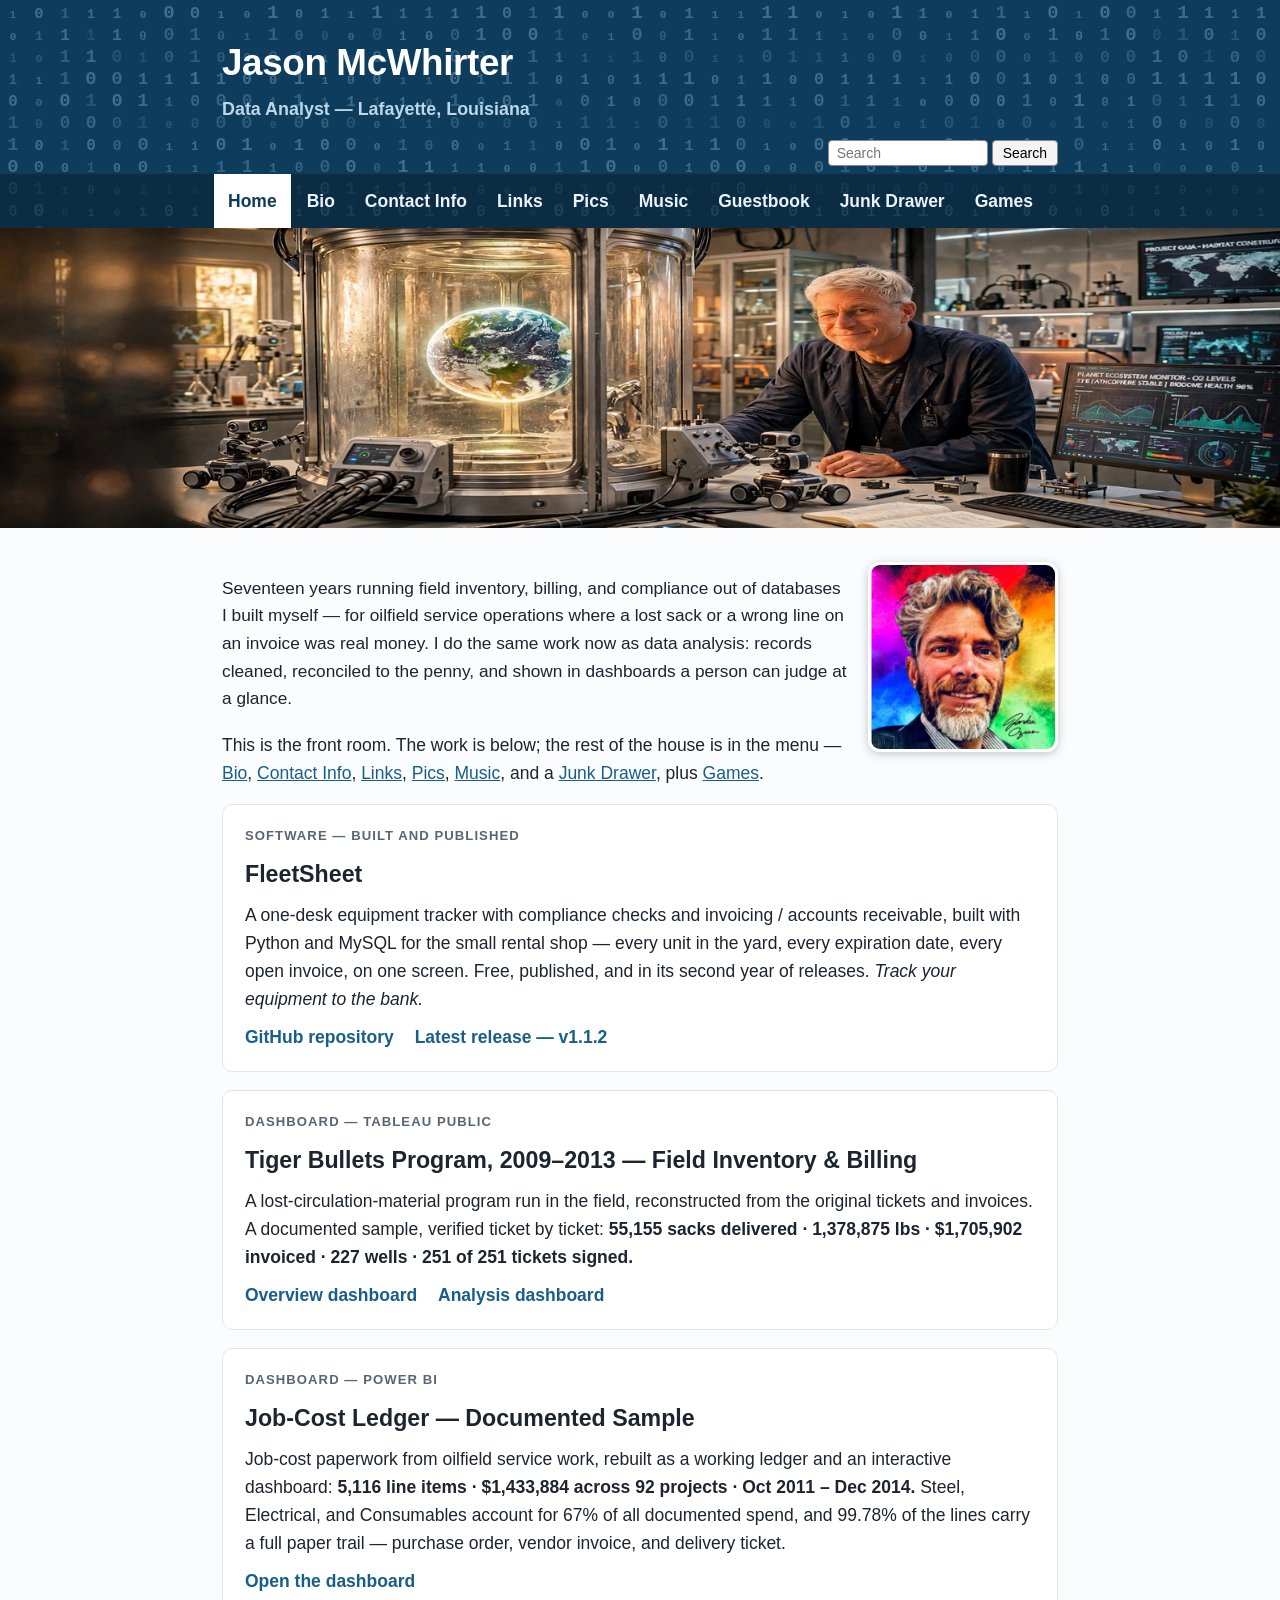
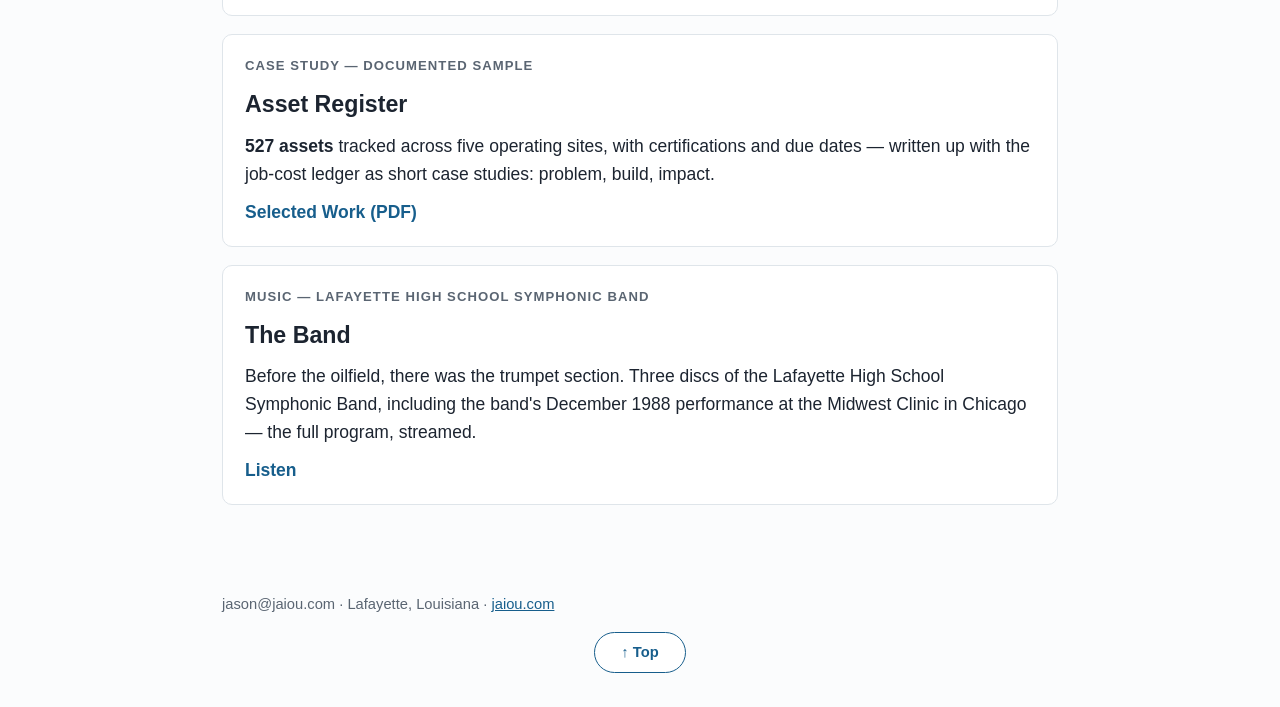
==== index.html @ 8d88e196 "Add Google Tag Manager (GTM-5B77SQ24) to every page head" ====
<!DOCTYPE html>
<html lang="en">
<head>
<script async src="https://www.googletagmanager.com/gtm.js?id=GTM-5B77SQ24"></script>
<script>
  window.dataLayer = window.dataLayer || [];
  function gtag(){dataLayer.push(arguments);}
  gtag('js', new Date());
</script>
<meta charset="utf-8">
<meta name="viewport" content="width=device-width, initial-scale=1">
<link rel="stylesheet" href="style.css?v=20261112-5">
<link rel="icon" href="/favicon.ico" sizes="any">
<link rel="apple-touch-icon" href="/apple-touch-icon.png">
<link rel="manifest" href="/manifest.webmanifest">
<meta name="theme-color" content="#0d3c5c">
<title>Jason McWhirter — Data Analyst · jaiou.com</title>
<meta name="description" content="Jason McWhirter, data analyst in Lafayette, Louisiana. Field inventory, billing, compliance and job-cost records turned into working dashboards.">
</head><body id="top">
<header class="site">
<canvas id="binary" aria-hidden="true"></canvas>
<div class="band"><h1>Jason McWhirter</h1><p class="role">Data Analyst — Lafayette, Louisiana</p></div>
<div class="hsearch"><form action="https://mcwoogle.com/" method="get" target="_blank" rel="noopener" role="search"><input type="text" name="q" placeholder="Search" aria-label="Search"><button type="submit">Search</button></form></div>
<nav class="menu"><div class="in"><a href="index.html" class="here">Home</a><a href="bio.html">Bio</a><a href="contact.html">Contact Info</a><a href="links.html">Links</a><a href="pics.html">Pics</a><a href="music.html">Music</a><a href="guestbook.html">Guestbook</a><a href="junk.html">Junk Drawer</a><a href="games.html">Games</a></div></nav>
</header>
<img class="bannerimg" src="images/linkedin-banner-1584.jpg" alt="Jason in the lab, a holographic Earth turning in its chamber beside him">
<main>
<img class="portrait" src="images/jason-portrait-400.jpg" alt="Portrait of Jason McWhirter">
<p class="big">Seventeen years running field inventory, billing, and compliance out of databases I built myself — for oilfield service operations where a lost sack or a wrong line on an invoice was real money. I do the same work now as data analysis: records cleaned, reconciled to the penny, and shown in dashboards a person can judge at a glance.</p>
<p>This is the front room. The work is below; the rest of the house is in the menu — <a href="bio.html">Bio</a>, <a href="contact.html">Contact Info</a>, <a href="links.html">Links</a>, <a href="pics.html">Pics</a>, <a href="music.html">Music</a>, and a <a href="junk.html">Junk Drawer</a>, plus <a href="games.html">Games</a>.</p>

<div class="card">
<p class="tag">Software — built and published</p>
<h2 style="margin-top:0">FleetSheet</h2>
<p>A one-desk equipment tracker with compliance checks and invoicing / accounts receivable, built with Python and MySQL for the small rental shop — every unit in the yard, every expiration date, every open invoice, on one screen. Free, published, and in its second year of releases. <em>Track your equipment to the bank.</em></p>
<p class="links"><a href="https://github.com/jrmcw-source/FleetSheet" target="_blank" rel="noopener">GitHub repository</a> <a href="https://github.com/jrmcw-source/FleetSheet/releases/tag/v1.1.2" target="_blank" rel="noopener">Latest release — v1.1.2</a></p>
</div>

<div class="card">
<p class="tag">Dashboard — Tableau Public</p>
<h2 style="margin-top:0">Tiger Bullets Program, 2009–2013 — Field Inventory &amp; Billing</h2>
<p>A lost-circulation-material program run in the field, reconstructed from the original tickets and invoices. A documented sample, verified ticket by ticket: <span class="figs">55,155 sacks delivered · 1,378,875 lbs · $1,705,902 invoiced · 227 wells · 251 of 251 tickets signed.</span></p>
<p class="links"><a href="https://public.tableau.com/views/TigerBulletsProgram20092013FieldInventoryBilling/Dashboard1" target="_blank" rel="noopener">Overview dashboard</a> <a href="https://public.tableau.com/app/profile/jason.mcwhirter/viz/TigerBulletsProgram20092013FieldInventoryBilling/Analysis" target="_blank" rel="noopener">Analysis dashboard</a></p>
</div>

<div class="card">
<p class="tag">Dashboard — Power BI</p>
<h2 style="margin-top:0">Job-Cost Ledger — Documented Sample</h2>
<p>Job-cost paperwork from oilfield service work, rebuilt as a working ledger and an interactive dashboard: <span class="figs">5,116 line items · $1,433,884 across 92 projects · Oct 2011 – Dec 2014.</span> Steel, Electrical, and Consumables account for 67% of all documented spend, and 99.78% of the lines carry a full paper trail — purchase order, vendor invoice, and delivery ticket.</p>
<p class="links"><a href="https://app.powerbi.com/view?r=eyJrIjoiODc4ZWFhNzItMWY3NC00MjNiLTk2NjgtYmM5NDE4N2ZiNmEyIiwidCI6IjU4YTI5Mjg4LTg1YmMtNGViZC1hMDJkLTRkYmE5N2IzYjc4YiJ9" target="_blank" rel="noopener">Open the dashboard</a></p>
</div>

<div class="card">
<p class="tag">Case study — documented sample</p>
<h2 style="margin-top:0">Asset Register</h2>
<p><span class="figs">527 assets</span> tracked across five operating sites, with certifications and due dates — written up with the job-cost ledger as short case studies: problem, build, impact.</p>
<p class="links"><a href="https://github.com/jrmcw-source/jrmcw-source/blob/main/Selected-Work.pdf" target="_blank" rel="noopener">Selected Work (PDF)</a></p>
</div>
<div class="card">
<p class="tag">Music — Lafayette High School Symphonic Band</p>
<h2 style="margin-top:0">The Band</h2>
<p>Before the oilfield, there was the trumpet section. Three discs of the Lafayette High School Symphonic Band, including the band's December 1988 performance at the Midwest Clinic in Chicago — the full program, streamed.</p>
<p class="links"><a href="music.html">Listen</a></p>
</div>
</main>
<footer><p>jason@jaiou.com · Lafayette, Louisiana · <a href="index.html">jaiou.com</a></p><p class="topwrap"><a class="totop" href="#top">↑ Top</a></p></footer>
<script src="binary.js"></script>
</body>
</html>
---- style.css ----
/* jaiou.com site styles.
   Rebuilt 2026-11-12, phone-first: the base below is the phone design,
   and min-width layers widen it into the desktop presentation.
   Same palette, same classes, one site for every screen. */
:root { --ink:#1c2430; --mut:#5a6572; --line:#dfe5ea; --acc:#175e8c; --acc2:#0d3c5c; --bg:#fbfcfd; --card:#ffffff; }
* { box-sizing: border-box; }
html { -webkit-text-size-adjust: 100%; }
body { margin:0; font-family: -apple-system, "Segoe UI", Roboto, Helvetica, Arial, sans-serif; color:var(--ink); background:var(--bg); line-height:1.6; font-size:17.5px; }
a { color: var(--acc); }
img { max-width: 100%; }

/* Header, search, menu */
header.site { position:relative; background:var(--acc2); color:#fff; overflow:hidden; }
header.site .band { position:relative; max-width:880px; margin:0 auto; padding:22px 16px 14px; z-index:2; }
header.site canvas#binary { position:absolute; inset:0; width:100%; height:100%; z-index:1; opacity:.5; }
header.site h1 { margin:0 0 2px; font-size:1.85rem; letter-spacing:-0.01em; }
header.site .role { margin:0; font-size:1.02rem; font-weight:600; color:#bcd7ea; }
.hsearch { position:relative; z-index:2; max-width:880px; margin:0 auto; padding:0 16px 12px; }
.hsearch form { display:flex; gap:6px; }
.hsearch input { flex:1; min-width:0; font-size:16px; padding:8px 10px; border:1px solid #888; border-radius:4px; }
.hsearch button { font-size:16px; padding:8px 14px; border:1px solid #888; border-radius:4px; background:#f4f4f4; cursor:pointer; }
nav.menu { position:relative; z-index:2; background:rgba(10,32,48,.55); }
nav.menu .in { max-width:880px; margin:0 auto; padding:0 6px; display:flex; flex-wrap:wrap; gap:2px; }
nav.menu a { color:#eaf3f9; text-decoration:none; font-weight:600; padding:11px 10px; display:block; }
nav.menu a:hover { background:rgba(255,255,255,.12); }
nav.menu a.here { background:#fff; color:var(--acc2); }
.bannerimg { display:block; width:100%; max-height:300px; object-fit:cover; }
@media (min-width: 761px) {
  header.site .band { padding:34px 22px 26px; }
  header.site h1 { font-size:2.3rem; }
  header.site .role { font-size:1.12rem; }
  .hsearch { margin:-12px auto 8px; padding:0 22px; text-align:right; }
  .hsearch form { display:block; }
  .hsearch input { width:160px; font-size:14px; padding:4px 8px; }
  .hsearch button { font-size:14px; padding:4px 10px; margin-left:4px; }
  nav.menu .in { padding:0 14px; }
  nav.menu a { padding:13px 14px; }
}
@media (prefers-reduced-motion: reduce) { header.site canvas#binary { display:none; } }

/* Content frame */
main { max-width:880px; margin:0 auto; padding:22px 16px 44px; }
h2 { font-size:1.45rem; margin:26px 0 8px; }
h2:first-child { margin-top:0; }
.tag { font-size:.82rem; font-weight:700; letter-spacing:.08em; text-transform:uppercase; color:var(--mut); margin:0 0 6px; }
.card { background:var(--card); border:1px solid var(--line); border-radius:10px; padding:16px; margin:0 0 18px; }
.card p { margin:0 0 10px; } .card p:last-child { margin-bottom:0; }
.figs { font-weight:600; }
.links a { margin-right:16px; white-space:nowrap; font-weight:600; text-decoration:none; }
.links a:hover { text-decoration:underline; }
.portrait { display:block; float:none; width:168px; height:168px; object-fit:cover; border-radius:12px; margin:0 auto 14px; border:3px solid #fff; box-shadow:0 2px 10px rgba(20,40,60,.25); }
.heropic { width:100%; border-radius:10px; display:block; margin:0 0 8px; }
figure { margin:0 0 22px; } figcaption { color:var(--mut); font-size:.95rem; margin-top:6px; }
.slot { border:2px dashed var(--line); border-radius:10px; padding:34px 20px; text-align:center; color:var(--mut); background:#fff; }
dl.backr { margin:0; } dl.backr dt { font-weight:700; margin-top:14px; } dl.backr dd { margin:2px 0 0 0; color:var(--ink); }
footer { max-width:880px; margin:0 auto; padding:0 16px 30px; color:var(--mut); font-size:.92rem; }
.big { font-size:1.08rem; }
.pron { font-size:1.05rem; }
@media (min-width: 561px) {
  .portrait { float:right; width:190px; height:190px; margin:4px 0 14px 20px; }
}
@media (min-width: 761px) {
  main { padding:30px 22px 56px; }
  .card { padding:20px 22px; }
  footer { padding:0 22px 34px; }
}

/* Top button at the foot of every page — added 2026-11-10. */
.topwrap { text-align:center; margin:14px 0 0; }
.totop { display:inline-block; padding:8px 26px; border:1px solid var(--acc); border-radius:999px; color:var(--acc); background:#fff; font-weight:600; text-decoration:none; }
.totop:hover { background:var(--acc); color:#fff; }

/* Music page tracks */
.track { border-top:1px solid var(--line); padding:12px 0 14px; }
.track .t { font-weight:600; }
.track .c { color:var(--mut); }
.track .d { color:var(--mut); font-variant-numeric:tabular-nums; }
.track audio { width:100%; margin-top:6px; }

/* Guestbook board (added with the Cloudflare guestbook build, 2026-11-10). */
.gb-form label { font-weight: 600; }
.gb-form input[type="text"], .gb-form input[type="email"], .gb-form textarea { width: 100%; box-sizing: border-box; font: inherit; font-weight: 400; padding: 8px 10px; margin-top: 4px; border: 1px solid var(--line); border-radius: 8px; background: #fff; color: var(--ink); }
.gb-opt { font-weight: 400; color: var(--mut); font-size: .92rem; }
.gb-submit { font: inherit; font-weight: 600; padding: 9px 26px; border: 1px solid var(--acc); border-radius: 999px; color: #fff; background: var(--acc); cursor: pointer; }
.gb-submit:hover { background: var(--acc2); }
.gb-trap { position: absolute; left: -9999px; width: 1px; height: 1px; overflow: hidden; }
.gb-note { color: var(--acc2); min-height: 1.2em; }
.gb-post { border-top: 1px solid var(--line); padding: 12px 0 14px; }
.gb-head { margin: 0 0 4px; }
.gb-when { color: var(--mut); }
.gb-msg { margin: 0; white-space: pre-wrap; overflow-wrap: break-word; }
.gb-badge { margin: 4px 0; display: flex; align-items: center; gap: 10px; color: var(--acc2); font-weight: 600; }
.gb-badgeimg { height: 46px; width: 46px; }
.gb-empty { color: var(--mut); }
.gb-ownerline { margin-top: 16px; }
.gb-minibtn, .gb-tools button, #gb-ownertools button { font: inherit; font-size: .88rem; padding: 6px 12px; margin-right: 8px; border: 1px solid var(--line); border-radius: 999px; background: #fff; color: var(--mut); cursor: pointer; }
.gb-tools { margin: 8px 0 0; }
.gb-keyin { font: inherit; font-size: 16px; padding: 6px 10px; margin-right: 8px; border: 1px solid var(--line); border-radius: 999px; }
/* Compact entry form (Jason, 2026-11-10): labels only, tight rows. */
.gb-form p { margin: .45rem 0; }
.gb-form input[type="text"], .gb-form input[type="email"], .gb-form textarea { padding: .45rem .6rem; }
/* One-row short fields + tighter guestbook card (Jason, 2026-11-11). */
.gb-row { display: grid; grid-template-columns: 1fr; gap: .6rem; }
.gb-row p { margin: .35rem 0; }
@media (min-width: 561px) { .gb-row { grid-template-columns: 1fr 1fr 1fr; } .gb-row p { margin: 0; } }
.card:has(> #gb) { padding: 16px 18px; }
/* Threaded replies + opening-posts rail (2026-11-11). */
.gb-replying { font-weight: 600; margin: .2rem 0 .45rem; }
.gb-layout { display: grid; grid-template-columns: 1fr; gap: 1.2rem; align-items: start; }
.gb-side { border: 1px solid var(--line); border-radius: 10px; padding: 10px 12px; position: static; order: -1; }
.gb-sidetag { font-weight: 600; margin: 0 0 4px; }
.gb-idxitem { display: block; width: 100%; text-align: left; font: inherit; background: none; border: none; border-top: 1px solid var(--line); padding: 9px 2px; cursor: pointer; color: var(--ink); }
.gb-idxwho { font-weight: 600; }
.gb-idxwhen { color: var(--mut); }
.gb-idxex { display: block; color: var(--mut); font-size: .9rem; margin-top: 2px; }
.gb-kids { margin-left: 8px; border-left: 2px solid var(--line); padding-left: 9px; }
.gb-post { scroll-margin-top: 14px; }
.gb-flash { background: #fdf6d8; transition: background 1.4s ease; }
@media (min-width: 761px) {
  .gb-layout { grid-template-columns: minmax(0, 1fr) 250px; }
  .gb-side { position: sticky; top: 12px; order: 0; }
  .gb-kids { margin-left: 14px; padding-left: 12px; }
}

/* Fishing game + games shelf (2026-11-11). */
#fish-scene { width: 100%; height: auto; display: block; border-radius: 8px; }
.fish-status { font-weight: 600; min-height: 1.5em; margin: 12px 0 8px; }
.fish-btn { font: inherit; font-size: 1.15rem; font-weight: 700; padding: 12px 34px; border: 1px solid var(--acc); border-radius: 999px; color: #fff; background: var(--acc); cursor: pointer; }
.fish-btn:hover { background: var(--acc2); }
.fish-result { margin-top: 14px; border-top: 1px solid var(--line); padding-top: 12px; }
.fish-catchname { font-size: 1.35rem; font-weight: 700; margin: 0 0 2px; }
.fish-catchline { margin: 0; color: var(--mut); }
.fish-prize { margin-top: 16px; border: 2px solid #e8c64b; border-radius: 10px; padding: 14px 16px; display: flex; flex-direction: column; text-align: center; gap: 16px; align-items: center; background: #fffdf2; }
.fish-prizebadge { width: 120px; height: 120px; flex: none; }
.fish-prizewin { margin: 0 0 4px; font-size: 1.08rem; }
.fish-code { margin: 0 0 4px; font-size: 1.05rem; }
.fish-prizehow { margin: 0; color: var(--mut); }
.fish-layout { display: grid; grid-template-columns: 1fr; gap: 18px; align-items: start; }
.fish-layout .card { margin: 0; }
.fish-stats { font-weight: 600; }
.fish-log { margin: 6px 0 0; padding-left: 20px; }
.fish-log li { margin: 2px 0; }
.game-card { display: flex; flex-direction: column; text-align: center; gap: 18px; align-items: center; }
.game-badge { width: 110px; height: 110px; flex: none; display: block; }
.game-card > a { flex: none; }
.gb-photo { max-width: 100%; height: auto; display: block; margin-top: 8px; border: 1px solid var(--line); border-radius: 10px; }
.gb-thumb { max-height: 90px; width: auto; border: 1px solid var(--line); border-radius: 8px; }
@media (min-width: 561px) {
  .game-card { flex-direction: row; text-align: left; }
  .fish-btn { padding: 12px 42px; }
}
@media (min-width: 761px) {
  .fish-prize { flex-direction: row; text-align: left; }
  .fish-layout { grid-template-columns: minmax(0, 1fr) minmax(0, 1fr); }
}

/* A hidden panel stays hidden, even when its class sets a display (2026-11-11). */
[hidden] { display: none !important; }

/* Badge board (2026-11-11). */
.bb-row { display: flex; align-items: center; gap: 12px; padding: 8px 0; border-top: 1px solid var(--line); }
.bb-row:first-child { border-top: none; padding-top: 2px; }
.bb-img { width: 38px; height: 38px; flex: none; }

/* Central badge leaders (Games page) — added 2026-11-12. */
.bl-row { display: flex; align-items: center; gap: 12px; padding: 8px 0; border-top: 1px solid var(--line); }
.bl-row:first-child { border-top: none; padding-top: 2px; }
.bl-rank { font-weight: 700; color: var(--acc2); min-width: 1.4em; text-align: center; }
.bl-who { flex: 1; min-width: 0; }
.bl-icons { display: flex; gap: 4px; flex-wrap: wrap; justify-content: flex-end; }
.bl-icons img { width: 30px; height: 30px; }

/* Fishing leaderboard (2026-11-11). */
.lb-row { display: flex; justify-content: space-between; gap: 12px; padding: 7px 0; border-top: 1px solid var(--line); }
.lb-right { color: var(--mut); font-size: .92em; text-align: right; }
.board-name-label { display: block; font-weight: 600; margin-bottom: 5px; }
.board-name-input { width: 100%; max-width: 320px; padding: 9px 10px; border: 1px solid var(--line); border-radius: 8px; font: inherit; background: #fff; margin-bottom: 10px; }
.board-bass-row { margin: 2px 0 8px; }
.board-note { color: var(--mut); font-size: .9em; margin: 10px 0 0; }

/* Reversi (reversi.html) */
.rev-levels { display: flex; gap: 8px; flex-wrap: wrap; margin-bottom: 12px; }
.rev-level, .rev-new { padding: 9px 18px; border-radius: 8px; border: 1px solid var(--line); background: #fff; font: inherit; cursor: pointer; }
.rev-level.rev-on { background: #1f3050; color: #fdfcf8; border-color: #1f3050; font-weight: 700; }
.rev-score { text-align: center; font-size: 1.05rem; margin: 4px 0 12px; }
.rev-dot { display: inline-block; width: 12px; height: 12px; border-radius: 50%; vertical-align: -1px; }
.rev-dot.rev-black { background: #23272e; }
.rev-dot.rev-white { background: #fdfcf8; border: 1px solid var(--line); }
.rev-board { display: grid; grid-template-columns: repeat(8, 1fr); gap: 3px; background: #1d5c38; padding: 6px; border-radius: 10px; max-width: 460px; margin: 0 auto; }
.rev-sq { aspect-ratio: 1; background: #2e7d4f; border: none; border-radius: 4px; display: grid; place-items: center; padding: 0; cursor: default; }
.rev-sq.rev-legal { cursor: pointer; }
.rev-sq.rev-last { outline: 2px solid #e8c64b; outline-offset: -2px; }
.rev-disc { width: 78%; height: 78%; border-radius: 50%; display: block; }
.rev-disc.rev-b { background: #23272e; box-shadow: inset 0 -3px 6px rgba(0,0,0,.55), 0 1px 2px rgba(0,0,0,.4); }
.rev-disc.rev-w { background: #fdfcf8; box-shadow: inset 0 -3px 6px rgba(0,0,0,.18), 0 1px 2px rgba(0,0,0,.4); }
.rev-dotmove { width: 22%; height: 22%; border-radius: 50%; background: rgba(253,252,248,.45); display: block; }
.rev-status { text-align: center; min-height: 1.5em; margin: 12px 0 4px; }
.rev-result { border-top: 1px solid var(--line); margin-top: 14px; padding-top: 12px; }
.rev-resultline { font-size: 1.12rem; font-weight: 700; margin: 0 0 4px; }
.rev-resultnote { color: var(--mut); margin: 0; }
.rev-standings { margin: 6px 0 0; padding-left: 22px; }
.rev-standings li { padding: 6px 0; border-top: 1px solid var(--line); }
.rev-standings li.rev-empty { list-style: none; margin-left: -22px; color: var(--mut); border-top: none; }
.rev-biggest { margin: 10px 0 0; }
.rev-prize { margin-top: 16px; border: 2px solid #e8c64b; border-radius: 10px; padding: 14px 16px; display: flex; flex-direction: column; text-align: center; gap: 16px; align-items: center; background: #fffdf2; }
.rev-code { font-weight: 700; letter-spacing: 1px; font-size: 1.08rem; margin: 8px 0 0; }
.rev-fineprint { color: var(--mut); font-size: .9em; margin: 12px 0 0; }
.rev-legal { color: var(--mut); font-size: .85em; }
@media (min-width: 761px) { .rev-prize { flex-direction: row; text-align: left; } }

/* Share cards on the game result panels — added 2026-11-12. */
.share-row { display: flex; gap: 10px; margin-top: 12px; flex-wrap: wrap; }
.share-btn { font: inherit; font-size: .92rem; padding: 8px 16px; border: 1px solid var(--line); border-radius: 999px; background: #fff; color: var(--ink, #222); cursor: pointer; }
.share-btn:hover { border-color: var(--acc); }

/* Blanco checklist — added 2026-11-12. */
.check-count { font-weight: 600; margin: 4px 0 6px; }
.check-row { display: flex; justify-content: space-between; gap: 12px; padding: 5px 0; border-top: 1px solid var(--line); }
.check-row.check-miss { color: var(--mut); }
.check-mark { color: var(--acc); font-weight: 700; }
.check-miss .check-mark { color: var(--mut); }

/* Board season toggles (This month / All time) — added 2026-11-12. */
.board-seasons { display: flex; gap: 8px; margin: 10px 0 4px; }
.board-season { font: inherit; font-size: .92rem; padding: 9px 14px; border: 1px solid var(--line); border-radius: 999px; background: #fff; cursor: pointer; }
.board-season.board-season-on { background: #1f3050; color: #fdfcf8; border-color: #1f3050; font-weight: 700; }

/* This week on the porch — added 2026-11-12. */
.gb-week { font-size: 1.05rem; margin: 2px 0 12px; }
.gb-week span { font-weight: 600; }

/* The Domain Hunt — added 2026-11-12. */
.hunt-tryrow { display: flex; gap: 10px; align-items: center; flex-wrap: wrap; margin-top: 12px; }
.hunt-input { letter-spacing: 2px; width: 190px; }
.hunt-tld { font-weight: 700; font-size: 1.05rem; }
.hunt-btn { font-size: 1rem; padding: 9px 28px; }

/* The Top Three — added 2026-11-12. */
.tt-entry { margin: 0 0 22px; }
.tt-frame { position: relative; padding-top: 56.25%; }
.tt-frame iframe { position: absolute; inset: 0; width: 100%; height: 100%; border: 0; border-radius: 8px; }
.tt-title { font-weight: 700; margin: 8px 0 2px; }
.tt-channel { color: #756d5c; margin: 0 0 8px; }
.tt-btn { font-size: 1rem; padding: 8px 24px; }
.tt-none { margin: 2px 0 6px; }
.tt-stand-row { display: flex; align-items: center; gap: 10px; margin: 7px 0; flex-wrap: wrap; }
.tt-stand-label { flex: 1 0 100%; font-size: 0.92rem; }
.tt-bar { flex: 1; height: 10px; background: #eee5cf; border-radius: 5px; overflow: hidden; }
.tt-bar i { display: block; height: 100%; background: #1f3050; }
.tt-count { flex: 0 0 76px; text-align: right; font-size: 0.9rem; color: #756d5c; }
.tt-week-row { display: flex; gap: 12px; align-items: center; margin: 10px 0; }
.tt-week-row img { width: 96px; height: auto; border-radius: 6px; }
.tt-week-day { font-weight: 700; margin: 0; }
.tt-week-title { margin: 2px 0 0; }
@media (min-width: 761px) {
  .tt-stand-row { flex-wrap: nowrap; }
  .tt-stand-label { flex: 0 0 34%; }
}
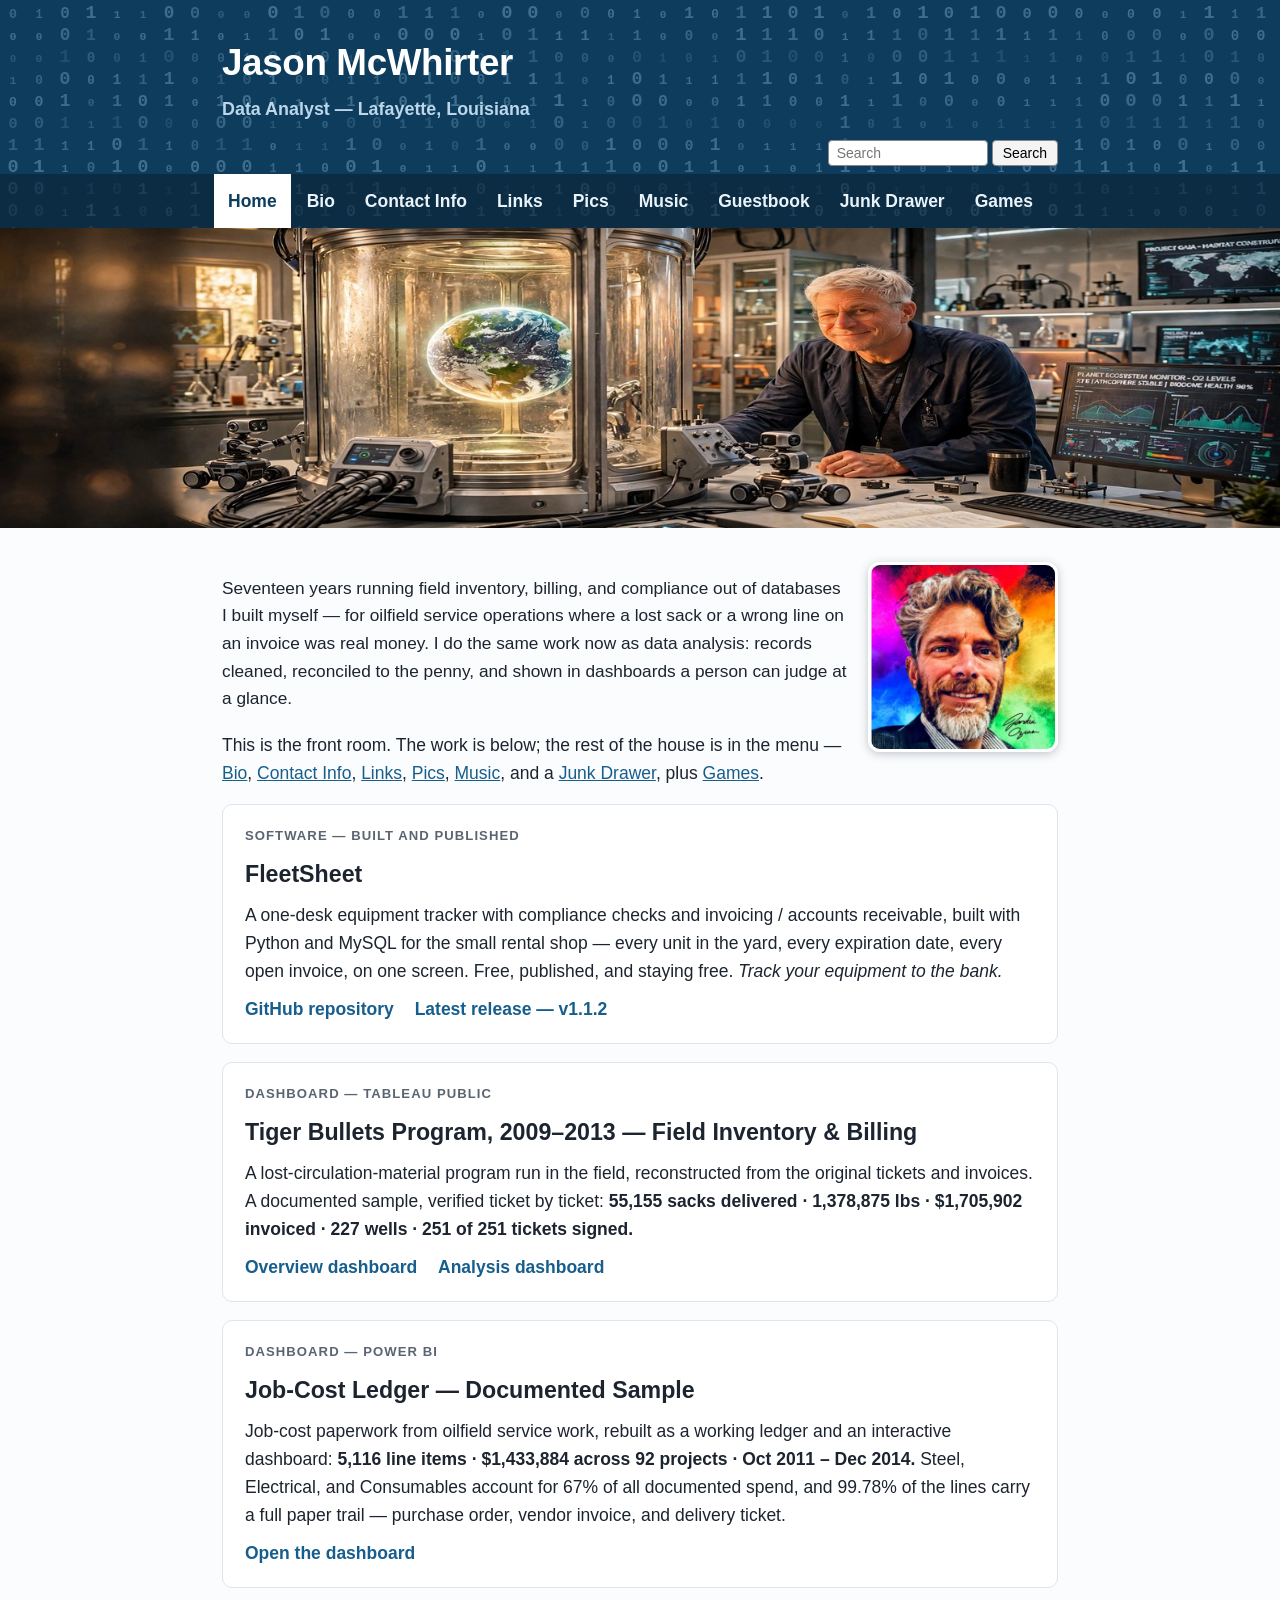
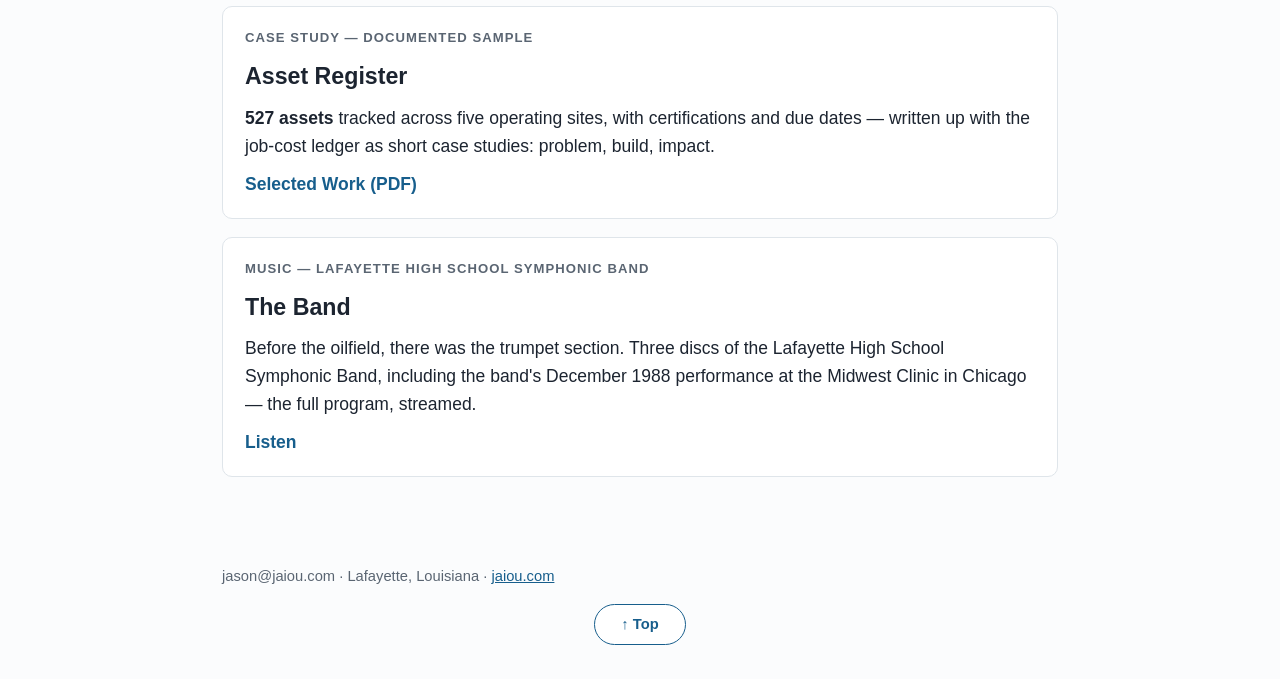
==== commit 473b8513: "FleetSheet card: drop the second-year line - free, published, and staying free" ====
--- a/index.html
+++ b/index.html
@@ -32,7 +32,7 @@
 <div class="card">
 <p class="tag">Software — built and published</p>
 <h2 style="margin-top:0">FleetSheet</h2>
-<p>A one-desk equipment tracker with compliance checks and invoicing / accounts receivable, built with Python and MySQL for the small rental shop — every unit in the yard, every expiration date, every open invoice, on one screen. Free, published, and in its second year of releases. <em>Track your equipment to the bank.</em></p>
+<p>A one-desk equipment tracker with compliance checks and invoicing / accounts receivable, built with Python and MySQL for the small rental shop — every unit in the yard, every expiration date, every open invoice, on one screen. Free, published, and staying free. <em>Track your equipment to the bank.</em></p>
 <p class="links"><a href="https://github.com/jrmcw-source/FleetSheet" target="_blank" rel="noopener">GitHub repository</a> <a href="https://github.com/jrmcw-source/FleetSheet/releases/tag/v1.1.2" target="_blank" rel="noopener">Latest release — v1.1.2</a></p>
 </div>
 
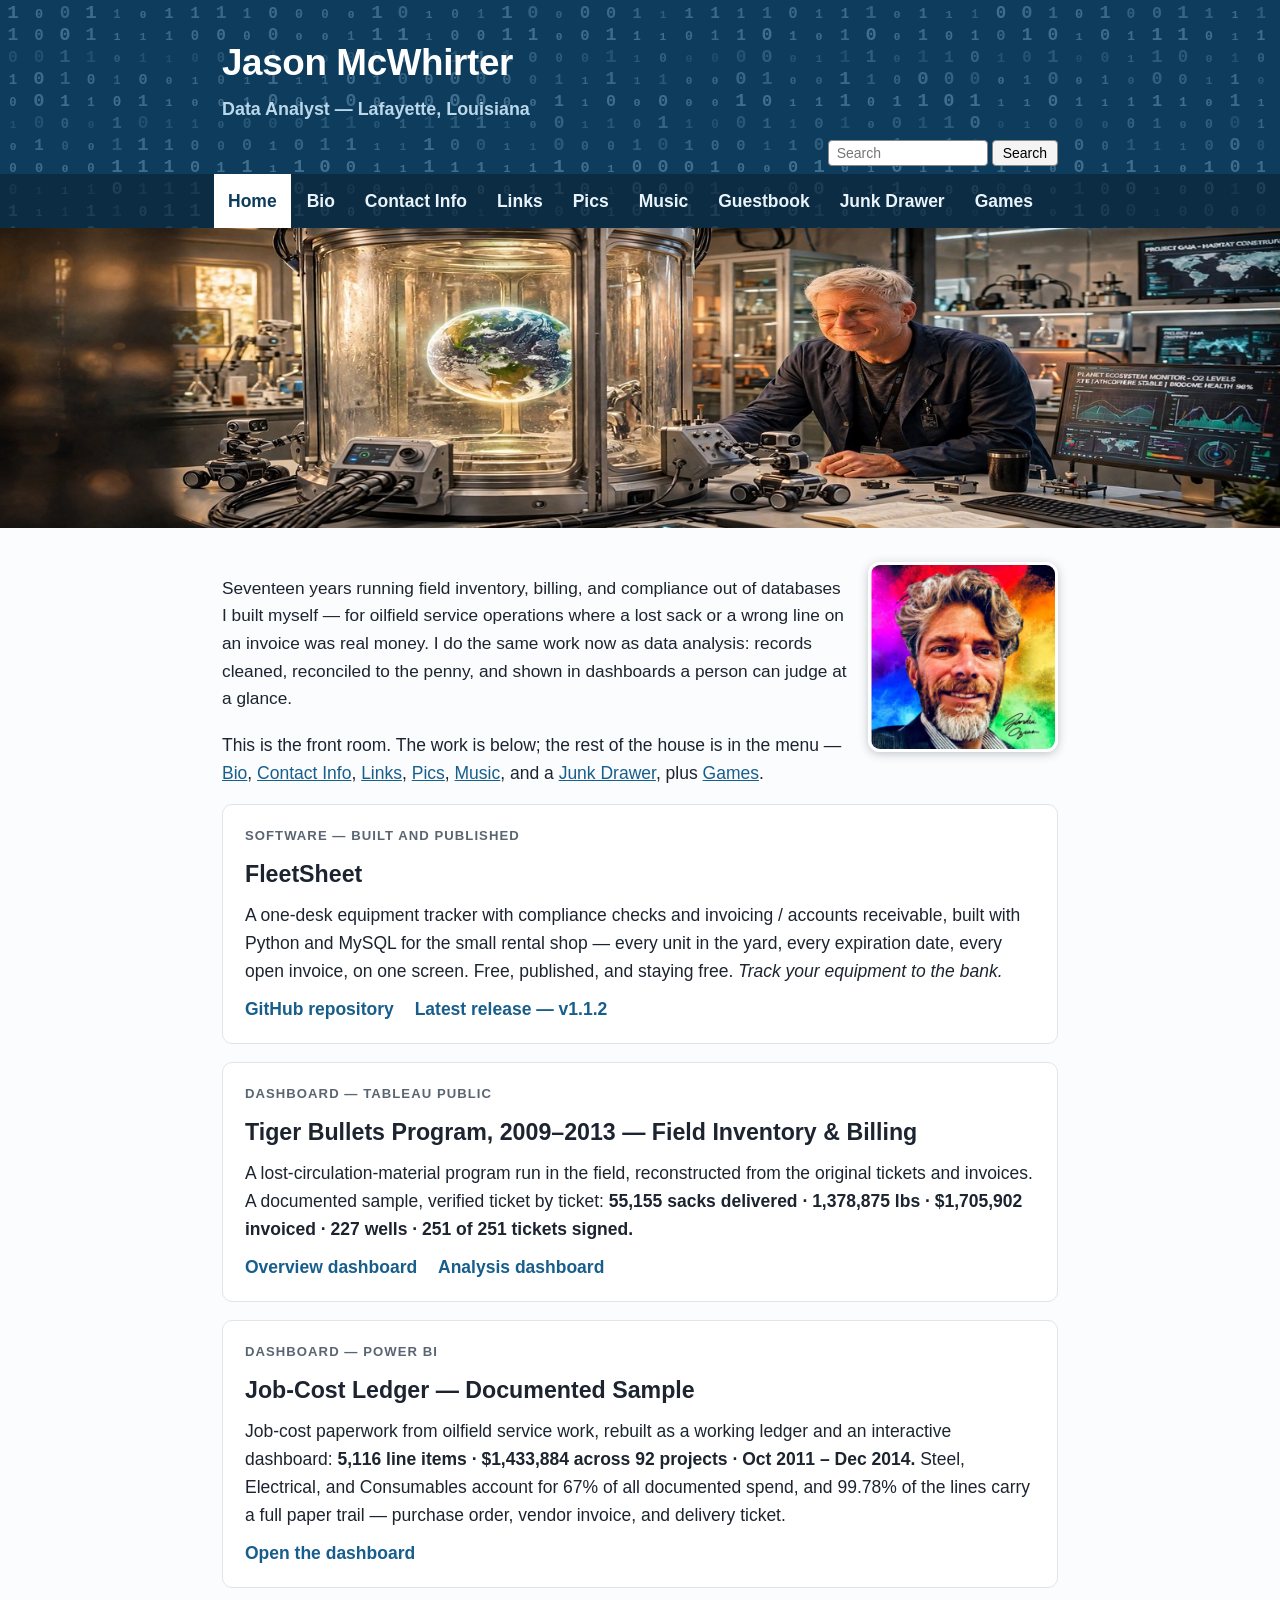
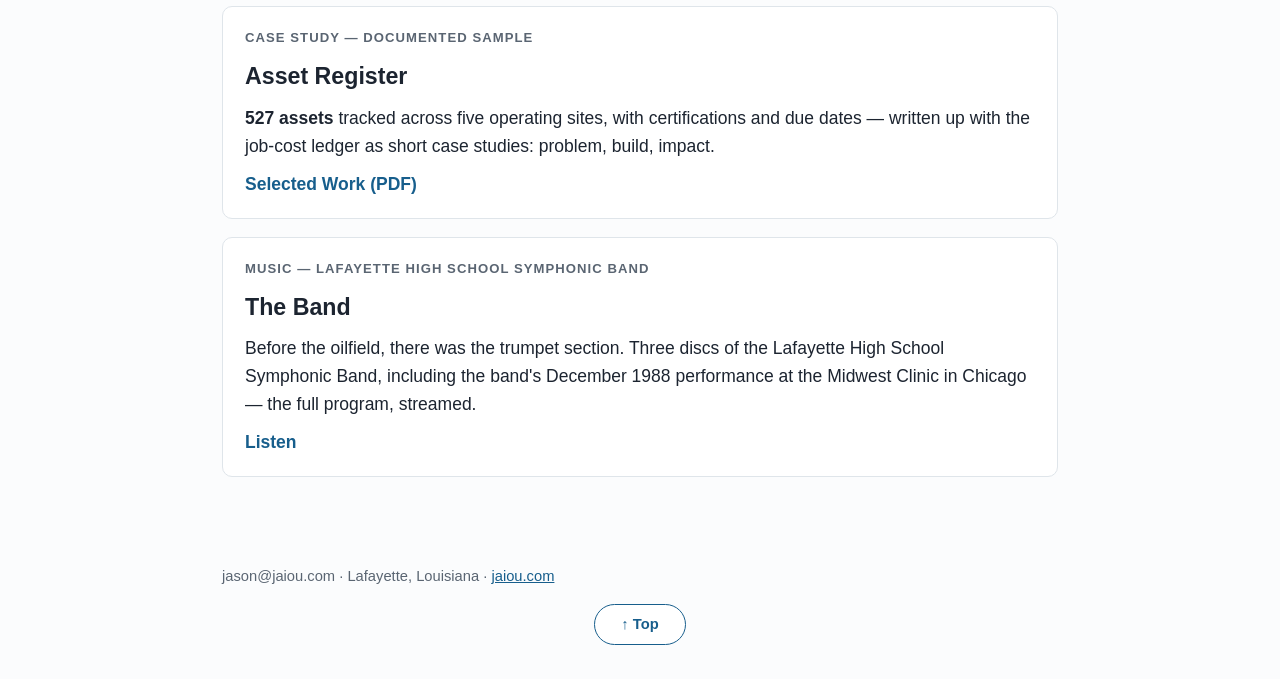
==== commit 8e7a1706: "Home banner: rotating planet videos" ====
--- a/index.html
+++ b/index.html
@@ -23,7 +23,10 @@
 <div class="hsearch"><form action="https://mcwoogle.com/" method="get" target="_blank" rel="noopener" role="search"><input type="text" name="q" placeholder="Search" aria-label="Search"><button type="submit">Search</button></form></div>
 <nav class="menu"><div class="in"><a href="index.html" class="here">Home</a><a href="bio.html">Bio</a><a href="contact.html">Contact Info</a><a href="links.html">Links</a><a href="pics.html">Pics</a><a href="music.html">Music</a><a href="guestbook.html">Guestbook</a><a href="junk.html">Junk Drawer</a><a href="games.html">Games</a></div></nav>
 </header>
-<img class="bannerimg" src="images/linkedin-banner-1584.jpg" alt="Jason in the lab, a holographic Earth turning in its chamber beside him">
+<video class="bannerimg" id="bannerVid" autoplay muted playsinline poster="images/linkedin-banner-1584.jpg" src="images/lab-banner-rotate.mp4" role="img" aria-label="Jason in the lab, a holographic Earth turning in its chamber beside him"></video>
+<script>
+(function(){var v=document.getElementById('bannerVid');var clips=['images/lab-banner-rotate.mp4','images/lab-banner-weather.mp4'];var i=0;v.addEventListener('ended',function(){i=(i+1)%clips.length;v.src=clips[i];v.play();});})();
+</script>
 <main>
 <img class="portrait" src="images/jason-portrait-400.jpg" alt="Portrait of Jason McWhirter">
 <p class="big">Seventeen years running field inventory, billing, and compliance out of databases I built myself — for oilfield service operations where a lost sack or a wrong line on an invoice was real money. I do the same work now as data analysis: records cleaned, reconciled to the penny, and shown in dashboards a person can judge at a glance.</p>
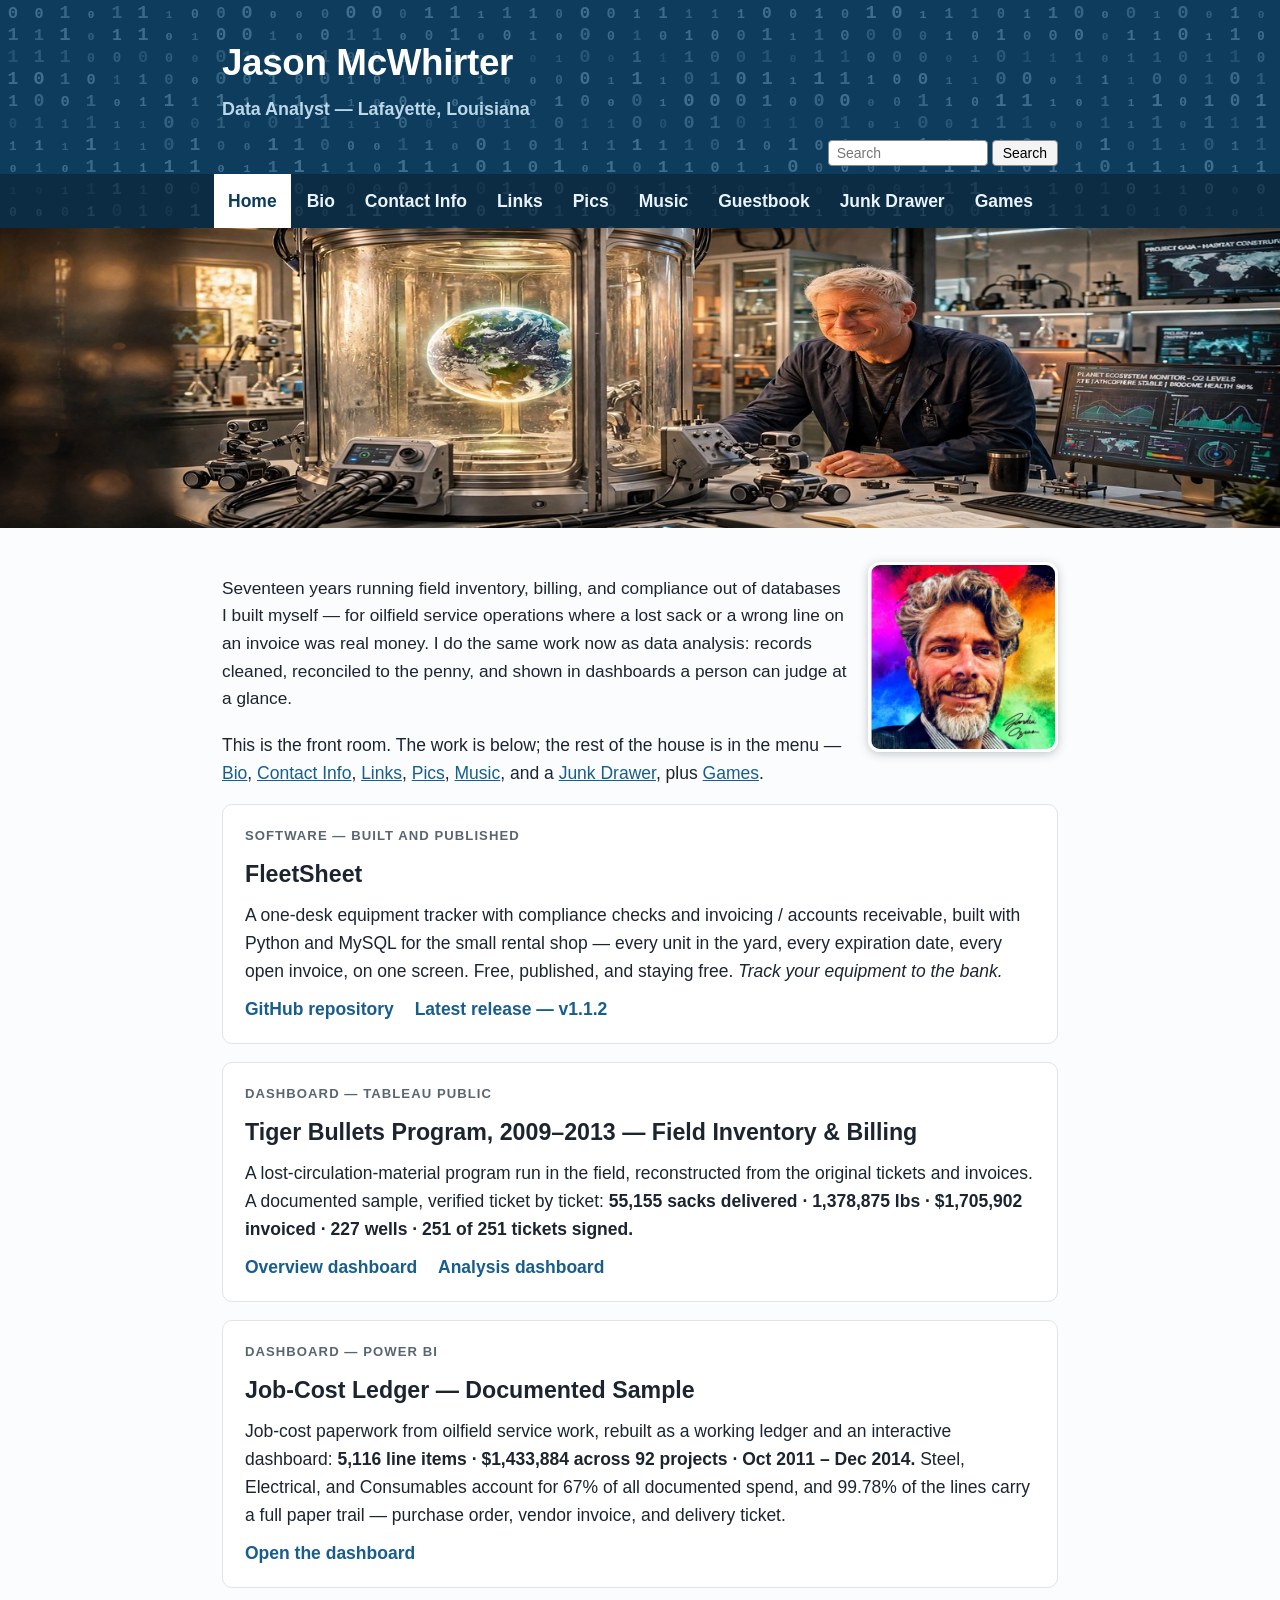
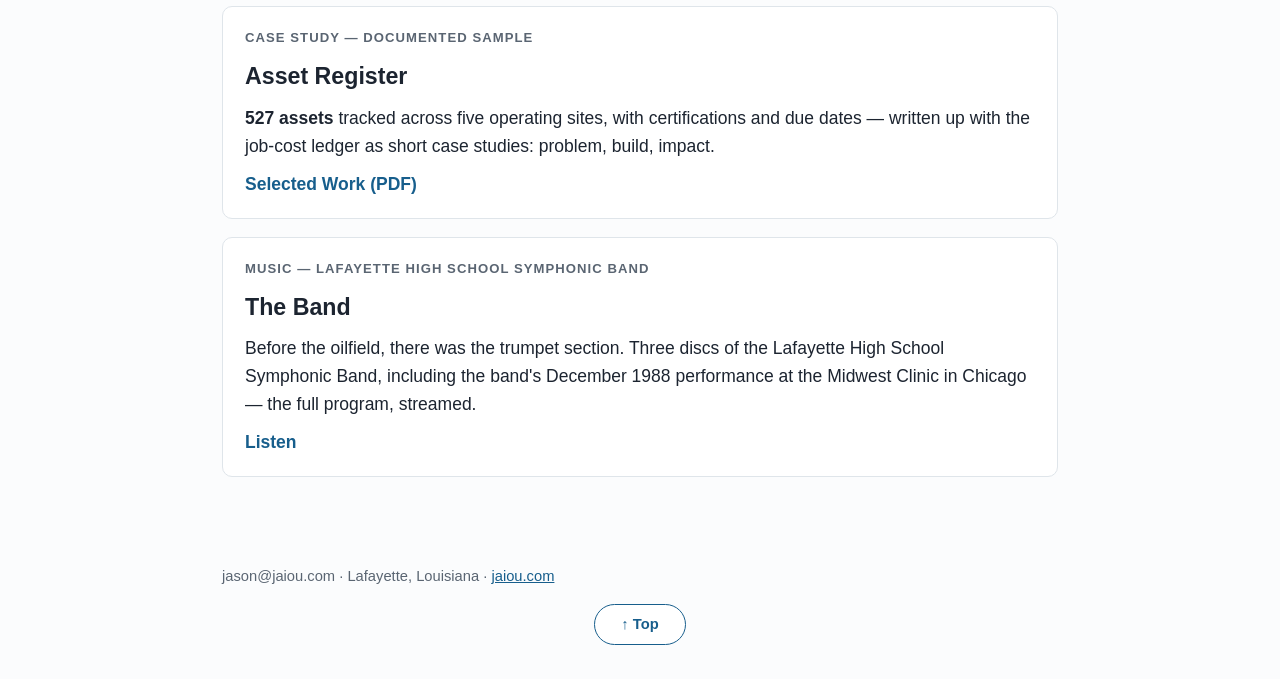
==== commit b2da1fa6: "Home banner: weather clip slowed, ends on the still" ====
--- a/index.html
+++ b/index.html
@@ -23,9 +23,10 @@
 <div class="hsearch"><form action="https://mcwoogle.com/" method="get" target="_blank" rel="noopener" role="search"><input type="text" name="q" placeholder="Search" aria-label="Search"><button type="submit">Search</button></form></div>
 <nav class="menu"><div class="in"><a href="index.html" class="here">Home</a><a href="bio.html">Bio</a><a href="contact.html">Contact Info</a><a href="links.html">Links</a><a href="pics.html">Pics</a><a href="music.html">Music</a><a href="guestbook.html">Guestbook</a><a href="junk.html">Junk Drawer</a><a href="games.html">Games</a></div></nav>
 </header>
-<video class="bannerimg" id="bannerVid" autoplay muted playsinline poster="images/linkedin-banner-1584.jpg" src="images/lab-banner-rotate.mp4" role="img" aria-label="Jason in the lab, a holographic Earth turning in its chamber beside him"></video>
+<video class="bannerimg" id="bannerVid" autoplay muted playsinline poster="images/linkedin-banner-1584.jpg" src="images/lab-banner-weather-slow.mp4" role="img" aria-label="Jason in the lab, a holographic Earth turning in its chamber beside him"></video>
+<img class="bannerimg" id="bannerStill" src="images/linkedin-banner-1584.jpg" alt="Jason in the lab, a holographic Earth turning in its chamber beside him" style="display:none">
 <script>
-(function(){var v=document.getElementById('bannerVid');var clips=['images/lab-banner-rotate.mp4','images/lab-banner-weather.mp4'];var i=0;v.addEventListener('ended',function(){i=(i+1)%clips.length;v.src=clips[i];v.play();});})();
+(function(){var v=document.getElementById('bannerVid');v.addEventListener('ended',function(){v.style.display='none';document.getElementById('bannerStill').style.display='block';});})();
 </script>
 <main>
 <img class="portrait" src="images/jason-portrait-400.jpg" alt="Portrait of Jason McWhirter">
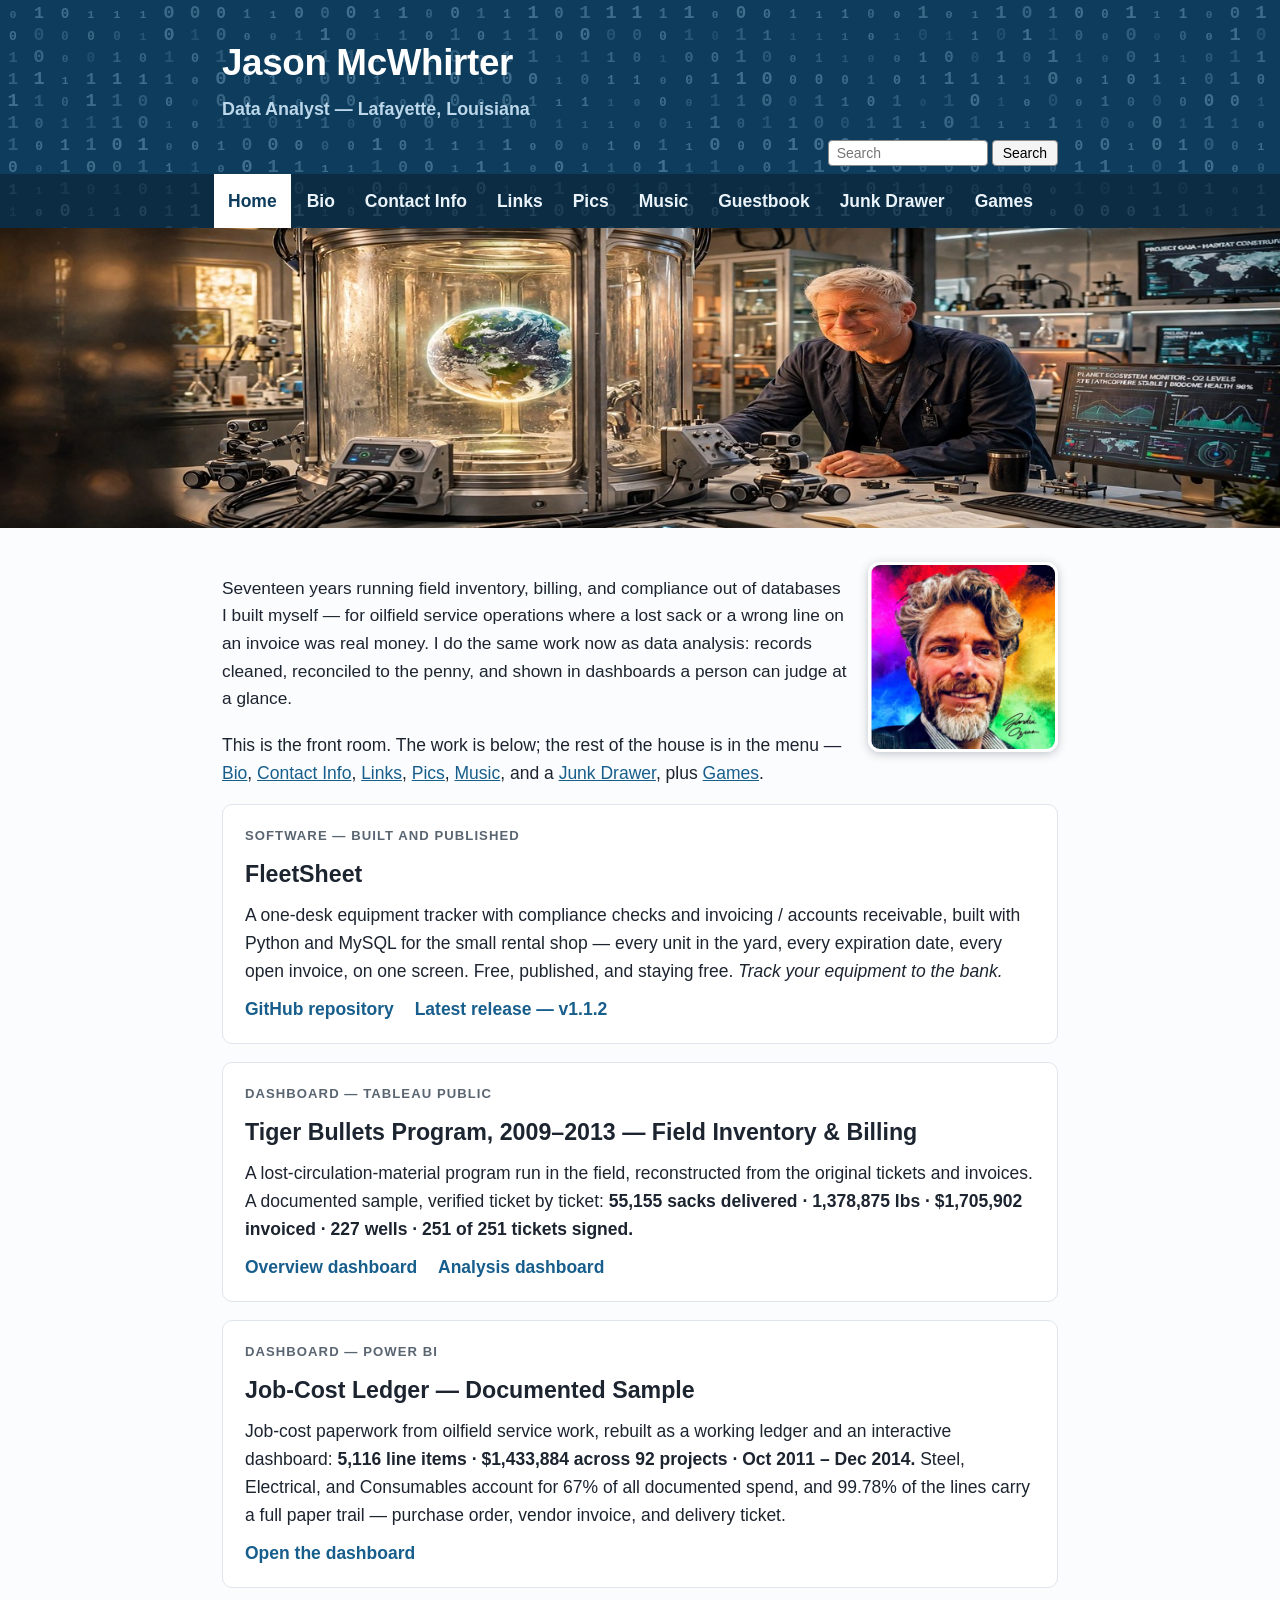
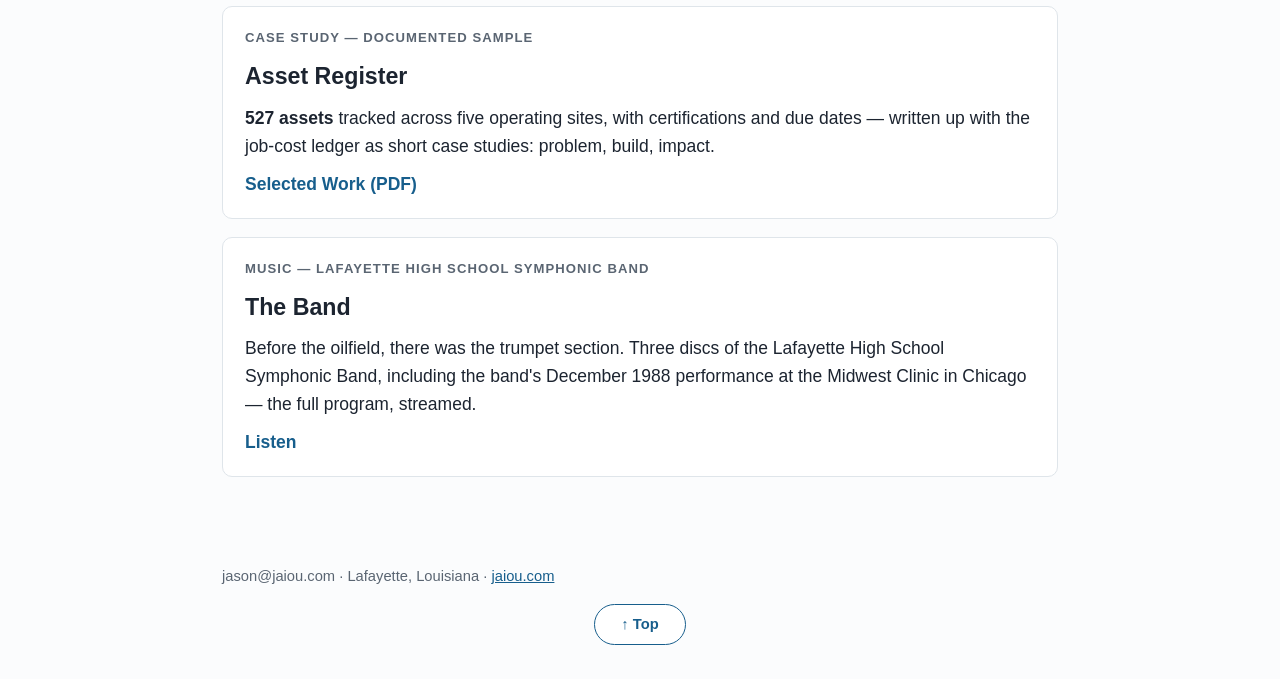
==== commit a8374f70: "Home banner: back to the original still for now" ====
--- a/index.html
+++ b/index.html
@@ -23,11 +23,7 @@
 <div class="hsearch"><form action="https://mcwoogle.com/" method="get" target="_blank" rel="noopener" role="search"><input type="text" name="q" placeholder="Search" aria-label="Search"><button type="submit">Search</button></form></div>
 <nav class="menu"><div class="in"><a href="index.html" class="here">Home</a><a href="bio.html">Bio</a><a href="contact.html">Contact Info</a><a href="links.html">Links</a><a href="pics.html">Pics</a><a href="music.html">Music</a><a href="guestbook.html">Guestbook</a><a href="junk.html">Junk Drawer</a><a href="games.html">Games</a></div></nav>
 </header>
-<video class="bannerimg" id="bannerVid" autoplay muted playsinline poster="images/linkedin-banner-1584.jpg" src="images/lab-banner-weather-slow.mp4" role="img" aria-label="Jason in the lab, a holographic Earth turning in its chamber beside him"></video>
-<img class="bannerimg" id="bannerStill" src="images/linkedin-banner-1584.jpg" alt="Jason in the lab, a holographic Earth turning in its chamber beside him" style="display:none">
-<script>
-(function(){var v=document.getElementById('bannerVid');v.addEventListener('ended',function(){v.style.display='none';document.getElementById('bannerStill').style.display='block';});})();
-</script>
+<img class="bannerimg" src="images/linkedin-banner-1584.jpg" alt="Jason in the lab, a holographic Earth turning in its chamber beside him">
 <main>
 <img class="portrait" src="images/jason-portrait-400.jpg" alt="Portrait of Jason McWhirter">
 <p class="big">Seventeen years running field inventory, billing, and compliance out of databases I built myself — for oilfield service operations where a lost sack or a wrong line on an invoice was real money. I do the same work now as data analysis: records cleaned, reconciled to the penny, and shown in dashboards a person can judge at a glance.</p>
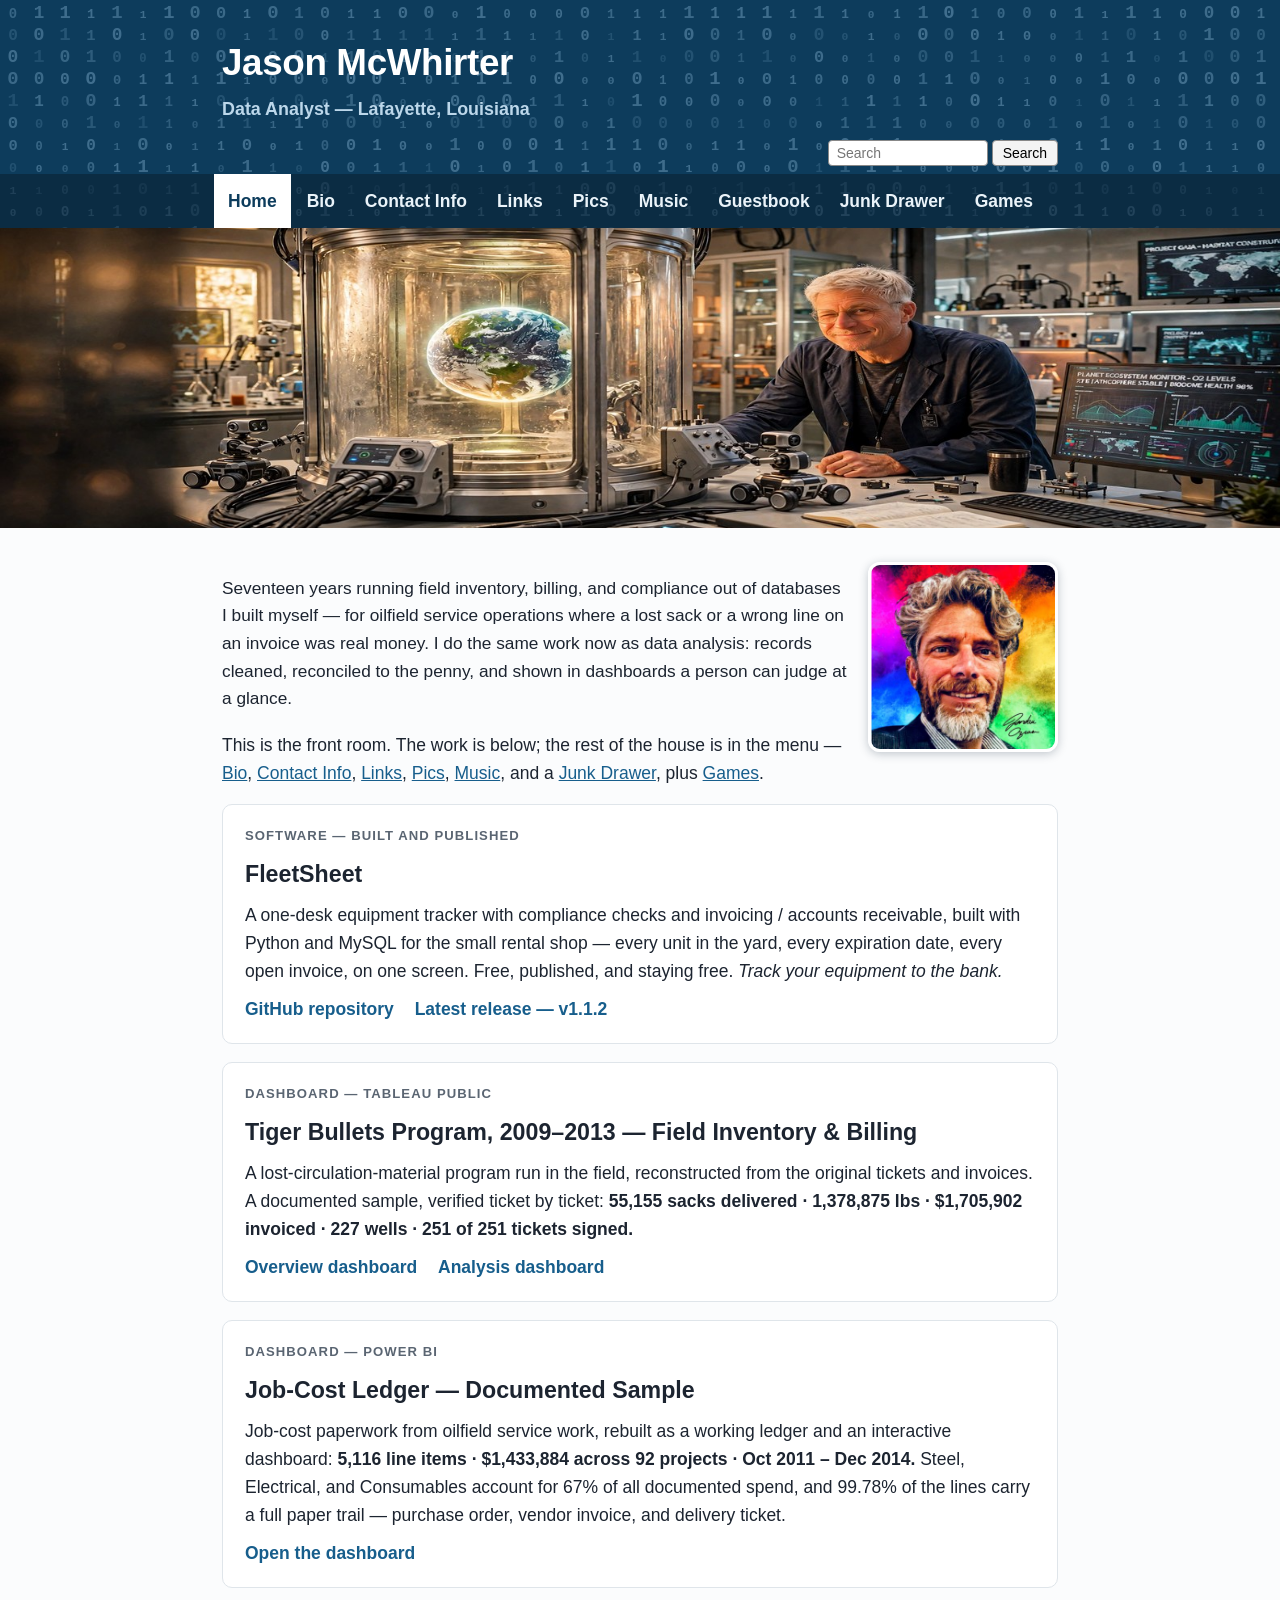
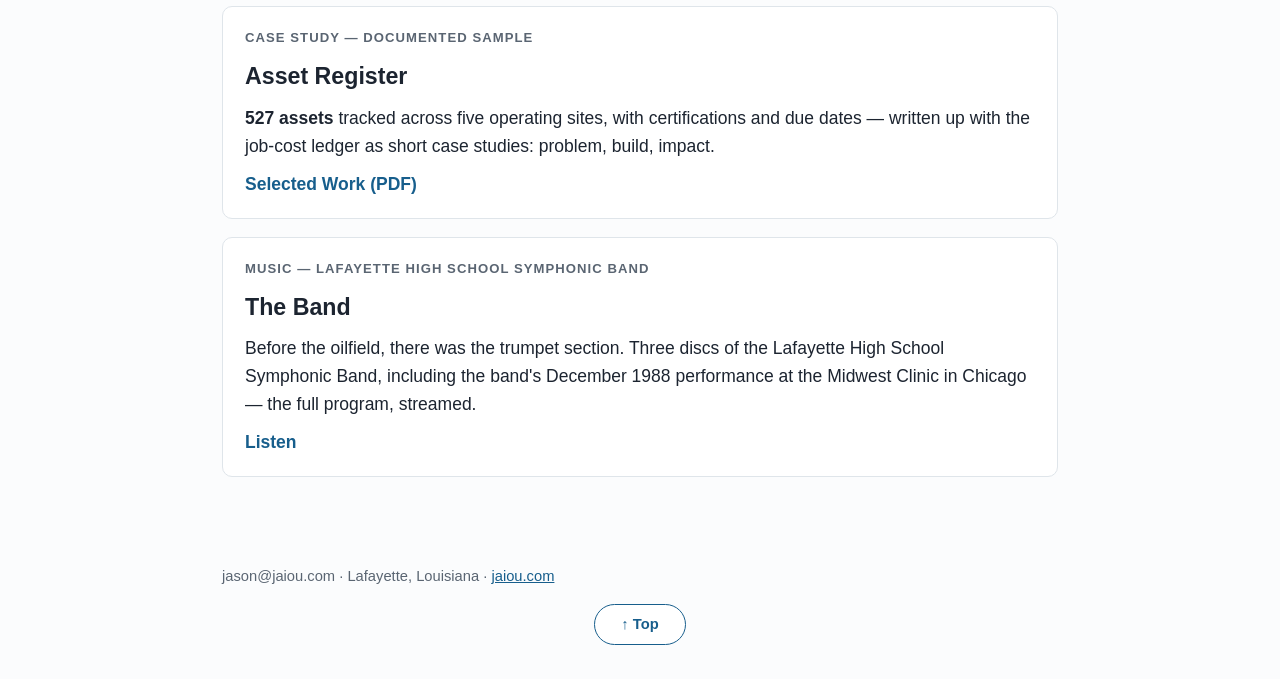
==== commit 6e85149d: "Home banner: the sway — planet turning inside the chamber glass, looped" ====
--- a/index.html
+++ b/index.html
@@ -23,7 +23,7 @@
 <div class="hsearch"><form action="https://mcwoogle.com/" method="get" target="_blank" rel="noopener" role="search"><input type="text" name="q" placeholder="Search" aria-label="Search"><button type="submit">Search</button></form></div>
 <nav class="menu"><div class="in"><a href="index.html" class="here">Home</a><a href="bio.html">Bio</a><a href="contact.html">Contact Info</a><a href="links.html">Links</a><a href="pics.html">Pics</a><a href="music.html">Music</a><a href="guestbook.html">Guestbook</a><a href="junk.html">Junk Drawer</a><a href="games.html">Games</a></div></nav>
 </header>
-<img class="bannerimg" src="images/linkedin-banner-1584.jpg" alt="Jason in the lab, a holographic Earth turning in its chamber beside him">
+<video class="bannerimg" autoplay muted loop playsinline poster="images/linkedin-banner-1584.jpg" src="images/lab-banner-sway.mp4" role="img" aria-label="Jason in the lab, a holographic Earth turning in its chamber beside him"></video>
 <main>
 <img class="portrait" src="images/jason-portrait-400.jpg" alt="Portrait of Jason McWhirter">
 <p class="big">Seventeen years running field inventory, billing, and compliance out of databases I built myself — for oilfield service operations where a lost sack or a wrong line on an invoice was real money. I do the same work now as data analysis: records cleaned, reconciled to the penny, and shown in dashboards a person can judge at a glance.</p>
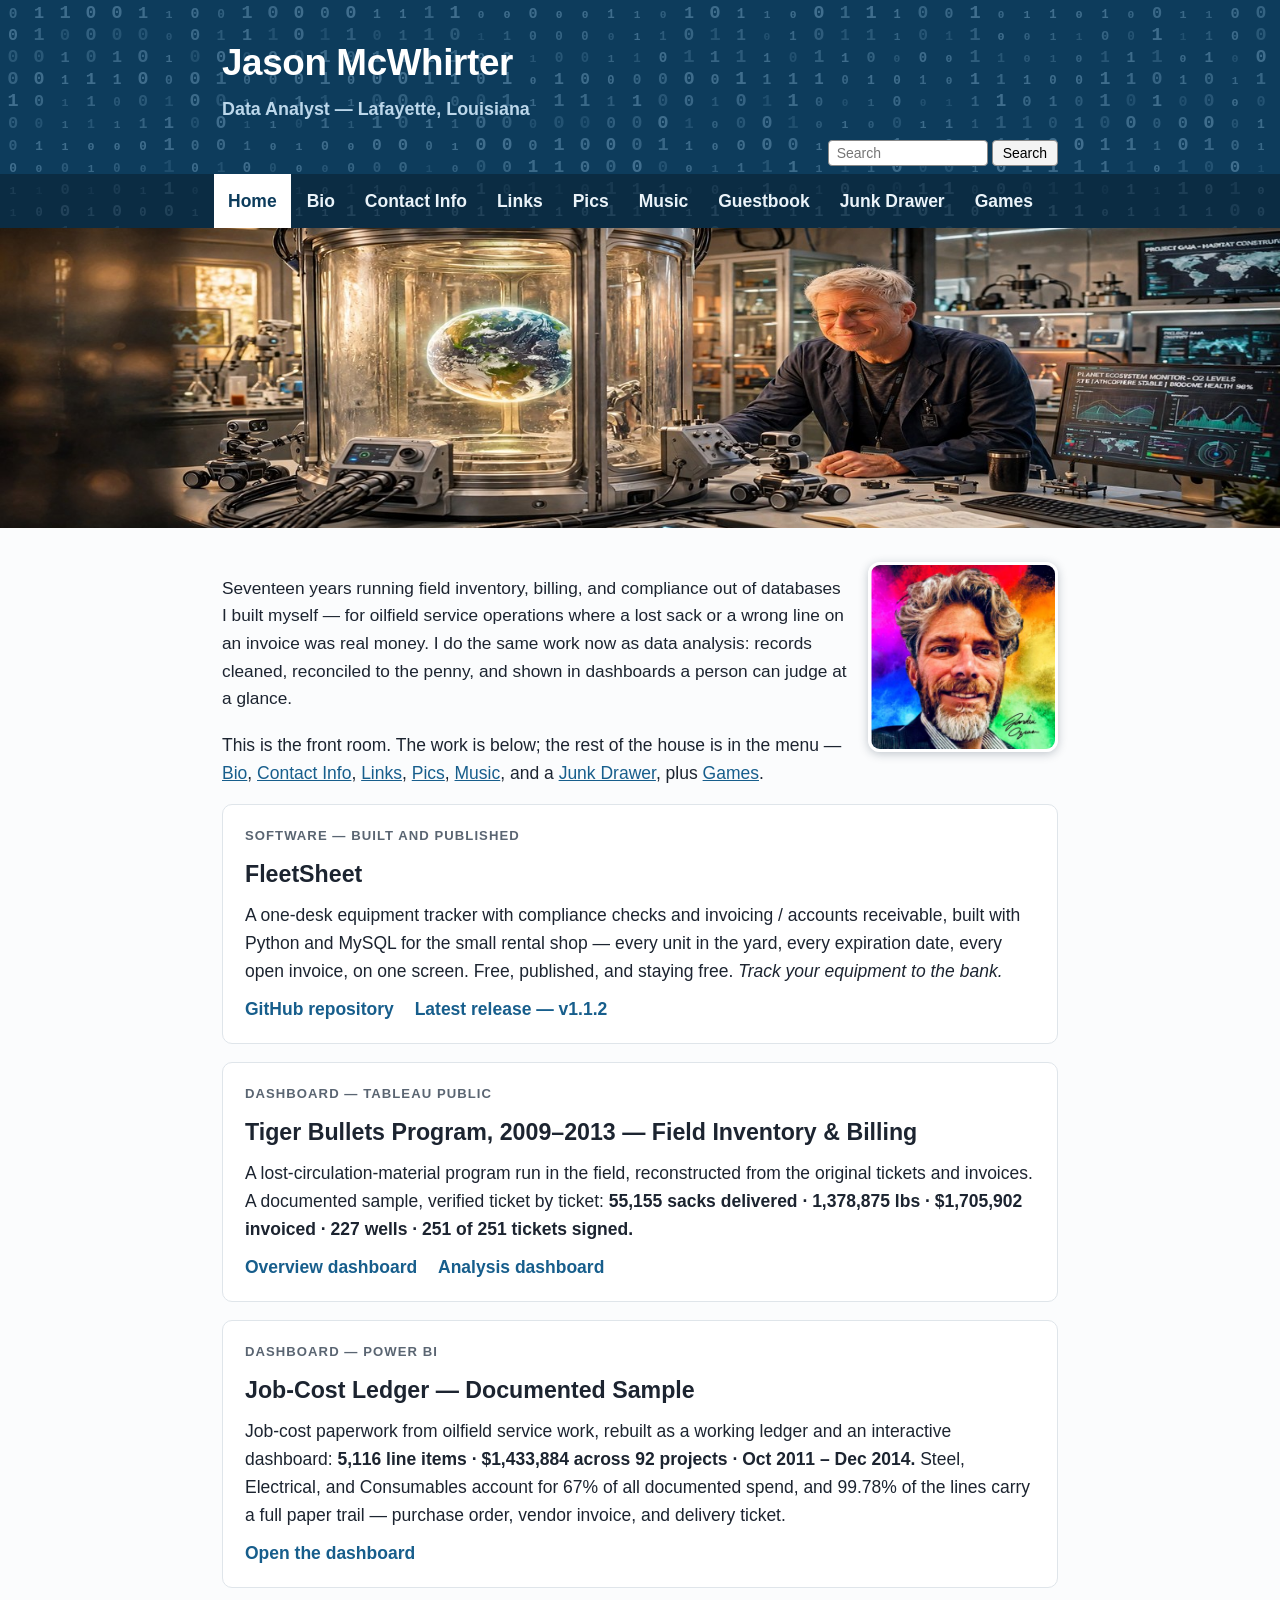
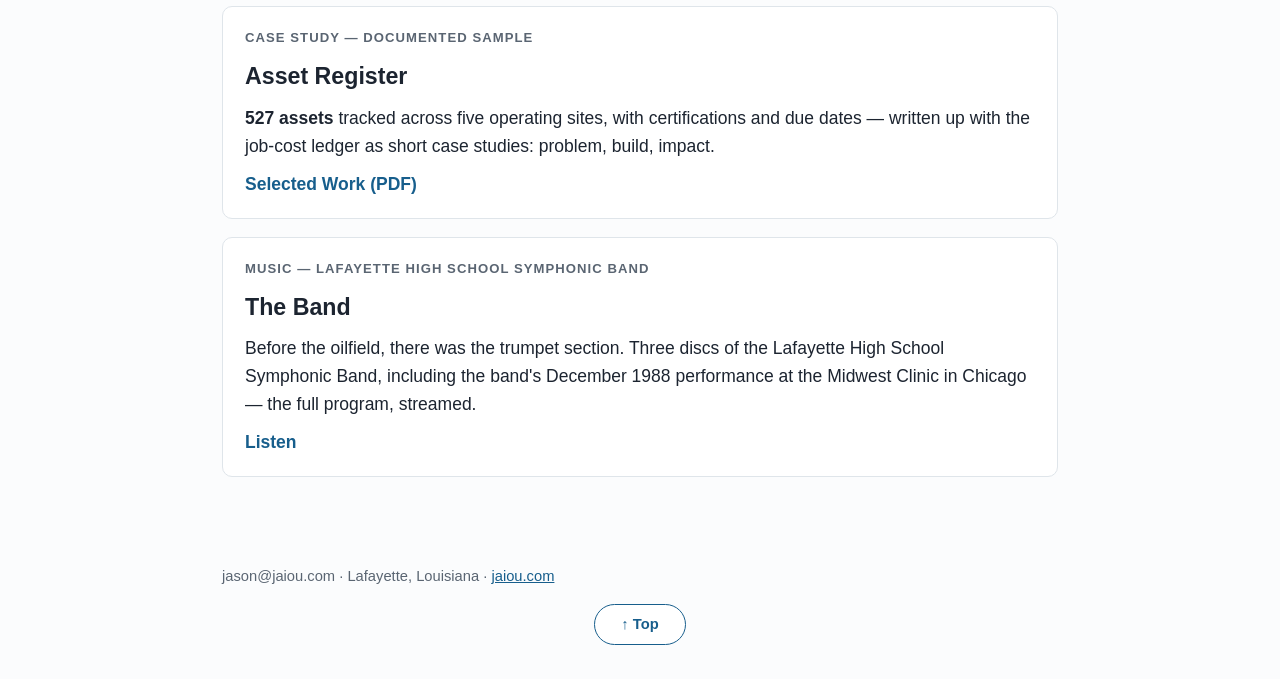
==== commit 2af192ac: "Home banner: still restored while the sway is rebuilt inside the planet edge" ====
--- a/index.html
+++ b/index.html
@@ -23,7 +23,7 @@
 <div class="hsearch"><form action="https://mcwoogle.com/" method="get" target="_blank" rel="noopener" role="search"><input type="text" name="q" placeholder="Search" aria-label="Search"><button type="submit">Search</button></form></div>
 <nav class="menu"><div class="in"><a href="index.html" class="here">Home</a><a href="bio.html">Bio</a><a href="contact.html">Contact Info</a><a href="links.html">Links</a><a href="pics.html">Pics</a><a href="music.html">Music</a><a href="guestbook.html">Guestbook</a><a href="junk.html">Junk Drawer</a><a href="games.html">Games</a></div></nav>
 </header>
-<video class="bannerimg" autoplay muted loop playsinline poster="images/linkedin-banner-1584.jpg" src="images/lab-banner-sway.mp4" role="img" aria-label="Jason in the lab, a holographic Earth turning in its chamber beside him"></video>
+<img class="bannerimg" src="images/linkedin-banner-1584.jpg" alt="Jason in the lab, a holographic Earth turning in its chamber beside him">
 <main>
 <img class="portrait" src="images/jason-portrait-400.jpg" alt="Portrait of Jason McWhirter">
 <p class="big">Seventeen years running field inventory, billing, and compliance out of databases I built myself — for oilfield service operations where a lost sack or a wrong line on an invoice was real money. I do the same work now as data analysis: records cleaned, reconciled to the penny, and shown in dashboards a person can judge at a glance.</p>
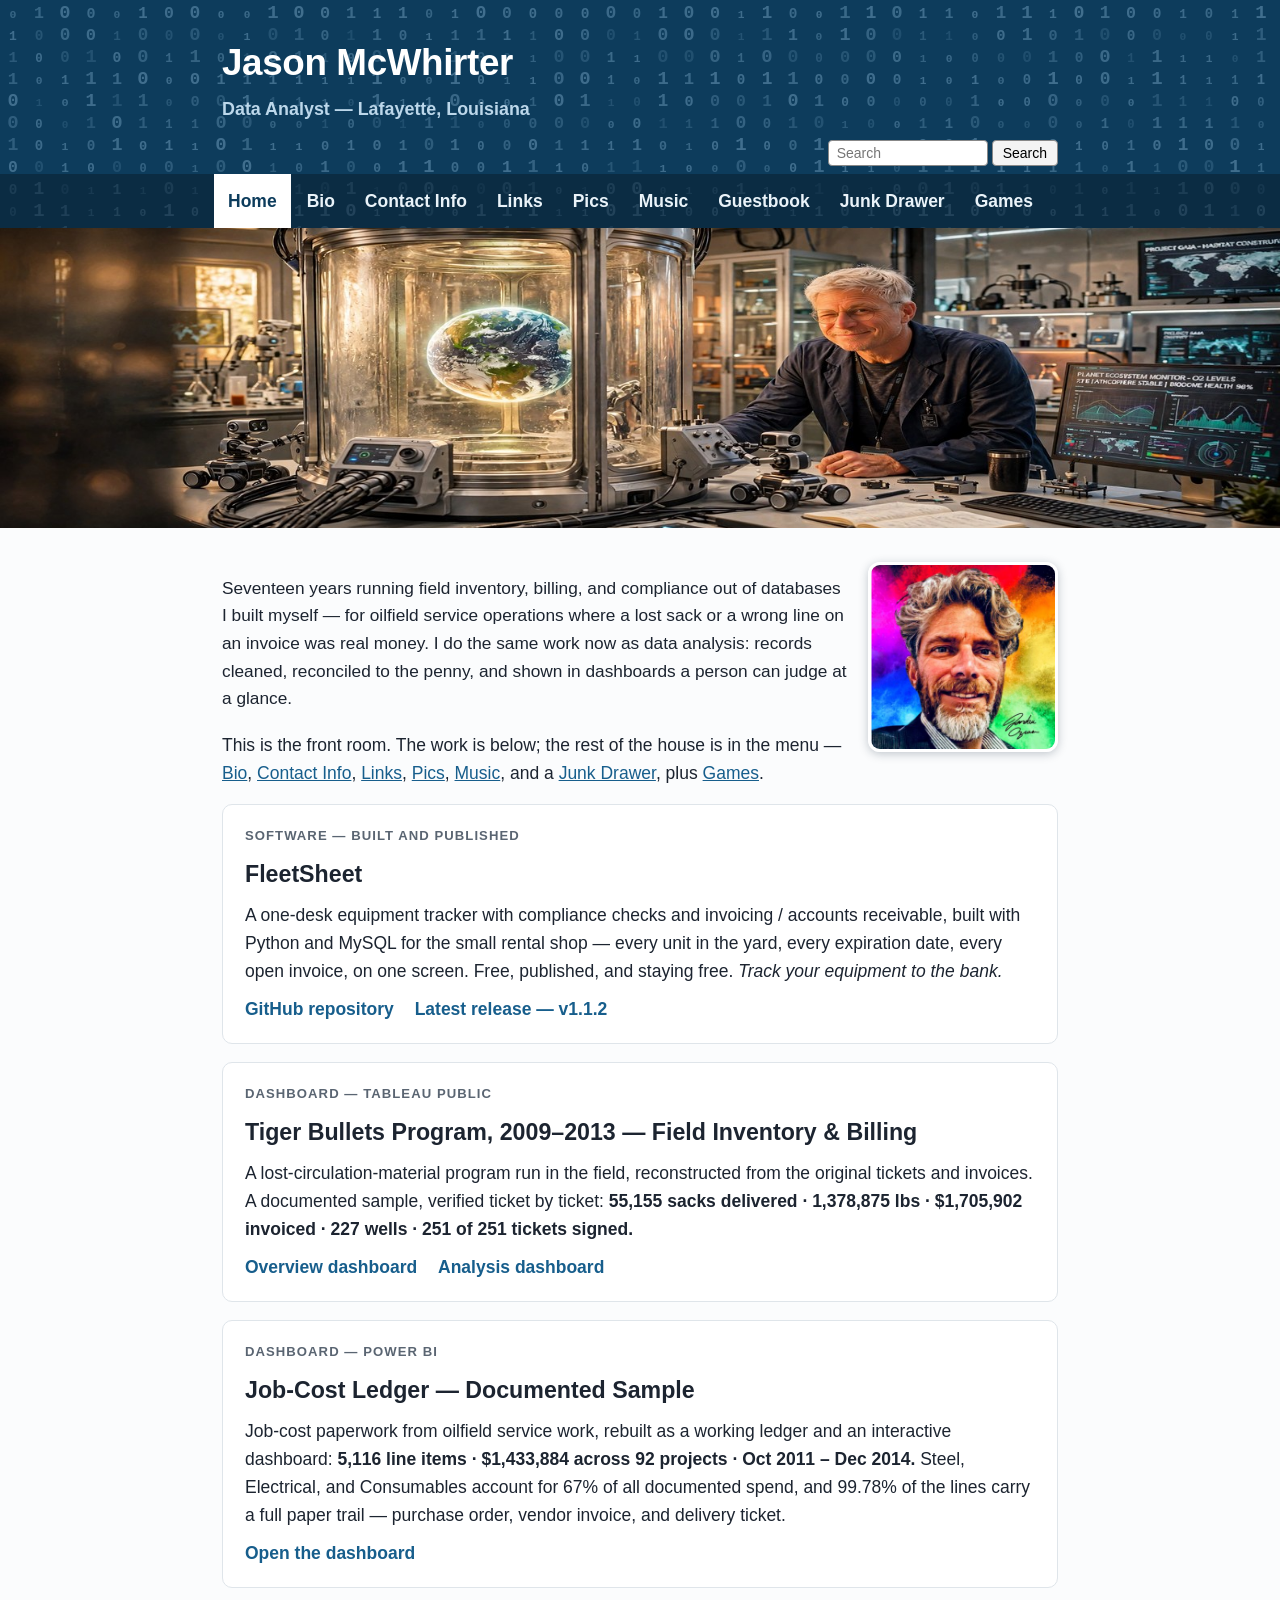
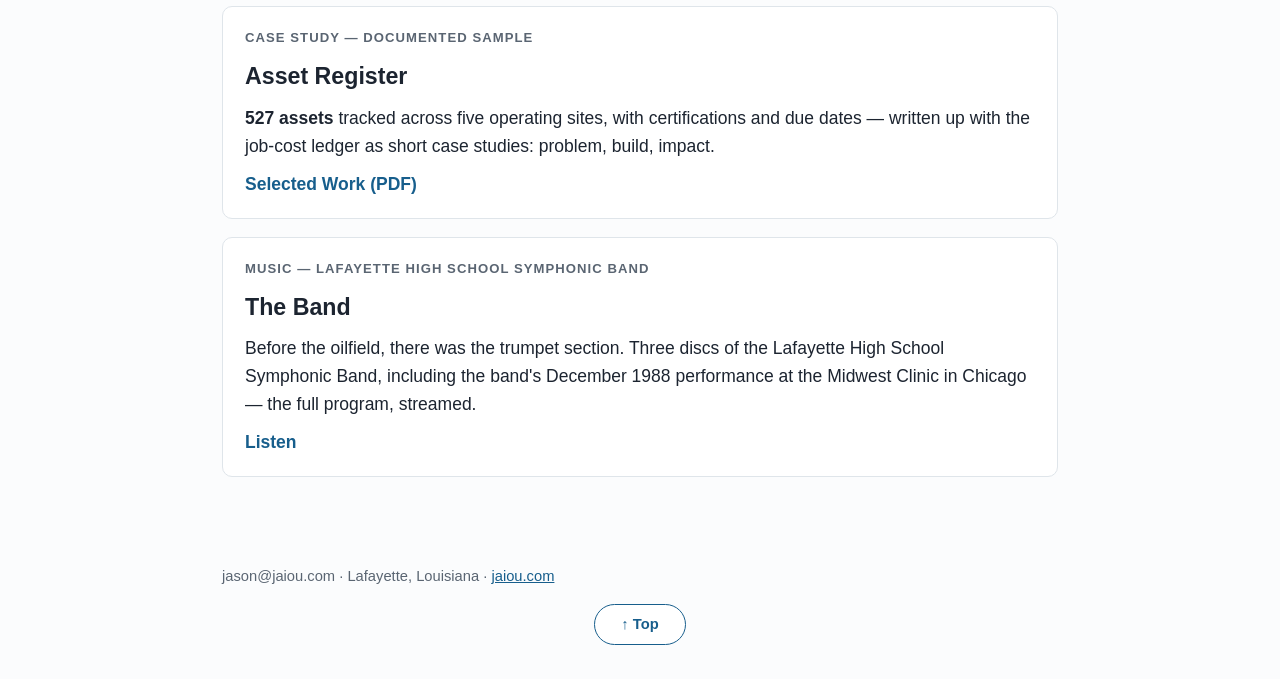
==== commit b23ad601: "Home banner: planet sway video, seamless loop" ====
--- a/index.html
+++ b/index.html
@@ -23,7 +23,7 @@
 <div class="hsearch"><form action="https://mcwoogle.com/" method="get" target="_blank" rel="noopener" role="search"><input type="text" name="q" placeholder="Search" aria-label="Search"><button type="submit">Search</button></form></div>
 <nav class="menu"><div class="in"><a href="index.html" class="here">Home</a><a href="bio.html">Bio</a><a href="contact.html">Contact Info</a><a href="links.html">Links</a><a href="pics.html">Pics</a><a href="music.html">Music</a><a href="guestbook.html">Guestbook</a><a href="junk.html">Junk Drawer</a><a href="games.html">Games</a></div></nav>
 </header>
-<img class="bannerimg" src="images/linkedin-banner-1584.jpg" alt="Jason in the lab, a holographic Earth turning in its chamber beside him">
+<video class="bannerimg" autoplay muted loop playsinline poster="images/linkedin-banner-1584.jpg" src="images/lab-banner-sway.mp4" role="img" aria-label="Jason in the lab, a holographic Earth turning in its chamber beside him"></video>
 <main>
 <img class="portrait" src="images/jason-portrait-400.jpg" alt="Portrait of Jason McWhirter">
 <p class="big">Seventeen years running field inventory, billing, and compliance out of databases I built myself — for oilfield service operations where a lost sack or a wrong line on an invoice was real money. I do the same work now as data analysis: records cleaned, reconciled to the penny, and shown in dashboards a person can judge at a glance.</p>
